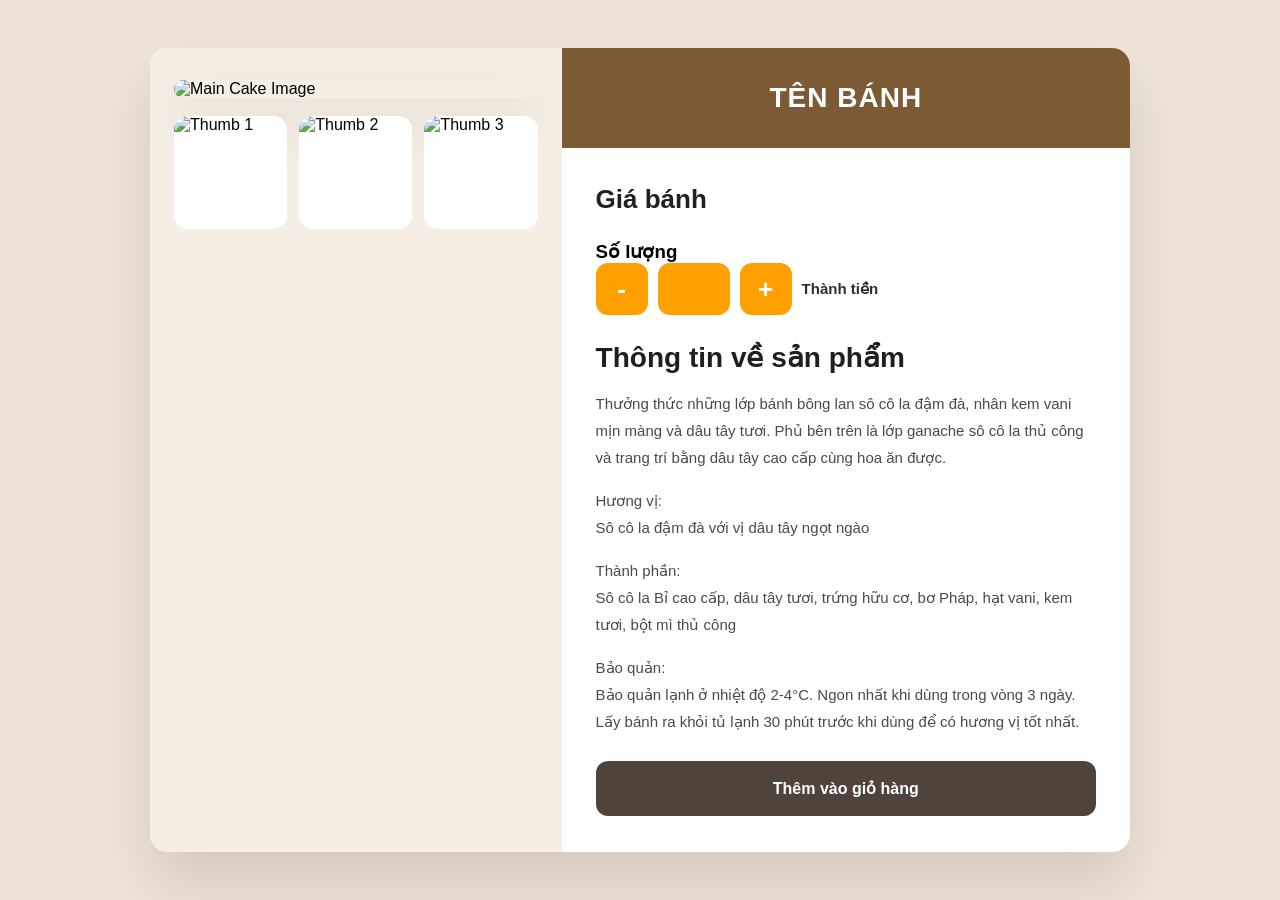
==== ChiTietBanh.html @ ffa29d30 "Dich vu, Gio hang va chi tiet san pham" ====
<!DOCTYPE html>
<html lang="vi">
<head>
    <meta charset="UTF-8">
    <meta name="viewport" content="width=device-width, initial-scale=1.0">
    <title>Chi Tiết Bánh</title>
    <link rel="stylesheet" href="ChiTietBanh.css">
</head>
<body>
    <div class="card-container">
        <div class="main-content">
            <!-- Left Section: Images -->
            <div class="left-section">
                <div class="main-image">
                    <img src="https://images.unsplash.com/photo-1555507036-ab1f4038808a?q=80&w=1000" alt="Main Cake Image">
                </div>
                <div class="thumbnails">
                    <div class="thumb"><img src="https://images.unsplash.com/photo-1555507036-ab1f4038808a?q=80&w=200" alt="Thumb 1"></div>
                    <div class="thumb"><img src="https://images.unsplash.com/photo-1509440159596-0249088772ff?q=80&w=200" alt="Thumb 2"></div>
                    <div class="thumb"><img src="https://images.unsplash.com/photo-1530610476181-d83430b64dcd?q=80&w=200" alt="Thumb 3"></div>
                </div>
            </div>

            <!-- Right Section: Details -->
            <div class="right-section">
                <div class="header-banner">
                    TÊN BÁNH
                </div>
                
                <div class="content-body">
                    <h2 class="price-title">Giá bánh</h2>
                    
                    <div class="quantity-container">
                        <h3>Số lượng</h3>
                        <div class="quantity-controls">
                            <button class="qty-btn">-</button>
                            <div class="qty-display"></div>
                            <button class="qty-btn">+</button>
                            <span class="total-text">Thành tiền</span>
                        </div>
                    </div>

                    <div class="product-info">
                        <h2>Thông tin về sản phẩm</h2>
                        <p>Thưởng thức những lớp bánh bông lan sô cô la đậm đà, nhân kem vani mịn màng và dâu tây tươi. Phủ bên trên là lớp ganache sô cô la thủ công và trang trí bằng dâu tây cao cấp cùng hoa ăn được.</p>
                        
                        <p>Hương vị:<br>Sô cô la đậm đà với vị dâu tây ngọt ngào</p>
                        
                        <p>Thành phần:<br>Sô cô la Bỉ cao cấp, dâu tây tươi, trứng hữu cơ, bơ Pháp, hạt vani, kem tươi, bột mì thủ công</p>
                        
                        <p>Bảo quản:<br>Bảo quản lạnh ở nhiệt độ 2-4°C. Ngon nhất khi dùng trong vòng 3 ngày. Lấy bánh ra khỏi tủ lạnh 30 phút trước khi dùng để có hương vị tốt nhất.</p>
                    </div>

                    <button class="btn-add-cart">Thêm vào giỏ hàng</button>
                </div>
            </div>
        </div>
    </div>
</body>
</html>
---- ChiTietBanh.css ----
﻿* {
    margin: 0;
    padding: 0;
    box-sizing: border-box;
    font-family: "Segoe UI", Tahoma, Geneva, Verdana, sans-serif;
}

body {
    background-color: #efe4d8;
    display: flex;
    justify-content: center;
    align-items: center;
    min-height: 100vh;
    padding: 24px;
}

.card-container {
    width: min(980px, 100%);
    background-color: #ffffff;
    box-shadow: 0 32px 60px rgba(0, 0, 0, 0.12);
    border-radius: 18px;
    overflow: hidden;
}

.main-content {
    display: flex;
    flex-wrap: wrap;
}

.left-section {
    width: 42%;
    min-width: 320px;
    background-color: #f4eee5;
    padding: 32px 24px;
    display: flex;
    flex-direction: column;
    gap: 18px;
    align-items: center;
}

.main-image {
    width: 100%;
    border-radius: 18px;
    overflow: hidden;
    box-shadow: 0 24px 50px rgba(0, 0, 0, 0.12);
}

.main-image img {
    width: 100%;
    height: 100%;
    object-fit: cover;
    display: block;
}

.thumbnails {
    width: 100%;
    display: flex;
    gap: 12px;
    justify-content: center;
}

.thumb {
    flex: 1;
    min-width: 0;
    aspect-ratio: 1 / 1;
    border-radius: 14px;
    overflow: hidden;
    background-color: #ffffff;
}

.thumb img {
    width: 100%;
    height: 100%;
    object-fit: cover;
}

.right-section {
    width: 58%;
    min-width: 320px;
    display: flex;
    flex-direction: column;
}

.header-banner {
    background-color: #7d5a36;
    color: #ffffff;
    text-align: center;
    padding: 34px 24px;
    font-size: 28px;
    font-weight: 800;
    text-transform: uppercase;
    letter-spacing: 1px;
}

.content-body {
    padding: 36px 34px;
    display: flex;
    flex-direction: column;
    gap: 26px;
}

.price-title {
    font-size: 26px;
    font-weight: 800;
    color: #212121;
}

.quantity-row {
    display: grid;
    grid-template-columns: auto auto minmax(120px, auto);
    align-items: center;
    gap: 16px;
}

.quantity-label {
    font-size: 18px;
    font-weight: 700;
    color: #2f2f2f;
}

.quantity-controls {
    display: flex;
    align-items: center;
    gap: 10px;
}

.qty-btn {
    width: 52px;
    height: 52px;
    border: none;
    border-radius: 12px;
    background-color: #ff9f00;
    color: #ffffff;
    font-size: 26px;
    font-weight: 800;
    cursor: pointer;
}

.qty-display {
    width: 72px;
    height: 52px;
    border-radius: 12px;
    background-color: #ff9f00;
    color: #ffffff;
    font-size: 18px;
    font-weight: 700;
    display: flex;
    justify-content: center;
    align-items: center;
}

.total-text {
    font-size: 15px;
    font-weight: 800;
    color: #2d2d2d;
    justify-self: end;
}

.product-info {
    display: flex;
    flex-direction: column;
    gap: 16px;
}

.product-info h2 {
    font-size: 28px;
    font-weight: 900;
    color: #1f1f1f;
}

.product-info p {
    font-size: 15px;
    line-height: 1.8;
    color: #4a4a4a;
}

.product-info strong {
    color: #232323;
}

.btn-add-cart {
    margin-top: auto;
    width: 100%;
    border: none;
    border-radius: 12px;
    padding: 18px 0;
    background-color: #4e443c;
    color: #ffffff;
    font-size: 16px;
    font-weight: 800;
    cursor: pointer;
    transition: background-color 0.2s ease;
}

.btn-add-cart:hover {
    background-color: #3e352f;
}

@media (max-width: 900px) {
    .main-content {
        flex-direction: column;
    }

    .left-section,
    .right-section {
        width: 100%;
    }

    .header-banner {
        padding: 26px 18px;
        font-size: 24px;
    }

    .content-body {
        padding: 28px 24px;
    }

    .quantity-row {
        grid-template-columns: 1fr;
        text-align: left;
    }

    .total-text {
        justify-self: start;
    }
}
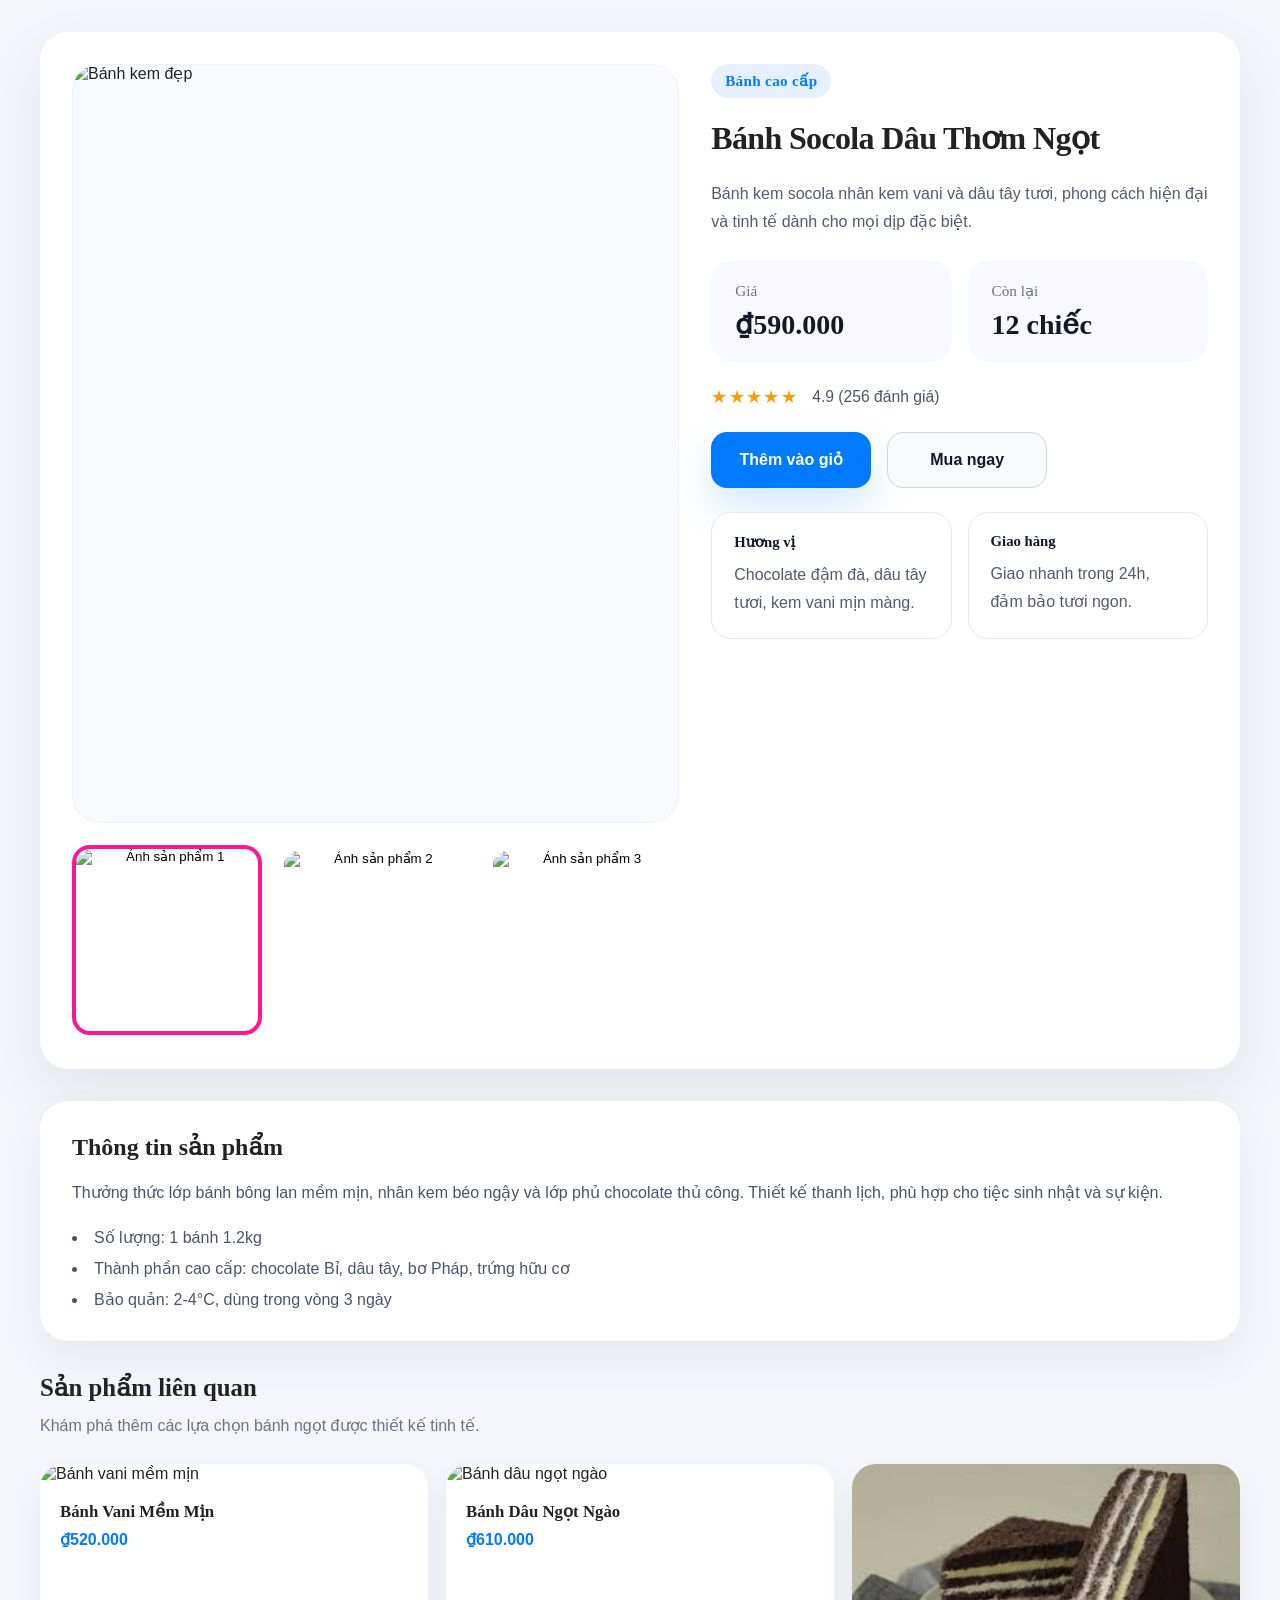
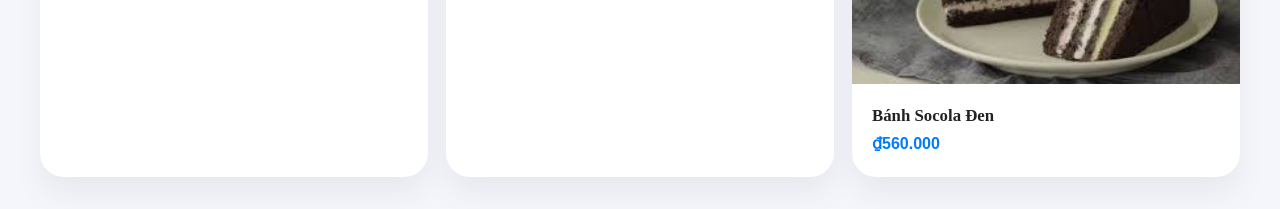
==== commit edefbef7: "sua font dichvu, chitietsanpham, giohang" ====
--- a/ChiTietBanh.html
+++ b/ChiTietBanh.html
@@ -7,54 +7,101 @@
     <link rel="stylesheet" href="ChiTietBanh.css">
 </head>
 <body>
-    <div class="card-container">
-        <div class="main-content">
-            <!-- Left Section: Images -->
-            <div class="left-section">
-                <div class="main-image">
-                    <img src="https://images.unsplash.com/photo-1555507036-ab1f4038808a?q=80&w=1000" alt="Main Cake Image">
+    <div class="page-wrapper">
+        <main class="product-detail">
+            <section class="product-hero">
+                <div class="image-panel">
+                    <div class="image-card">
+                        <img src="https://images.unsplash.com/photo-1555507036-ab1f4038808a?q=80&w=1000" alt="Bánh kem đẹp">
+                    </div>
+                    <div class="image-thumbs">
+                        <button class="thumb active"><img src="https://images.unsplash.com/photo-1555507036-ab1f4038808a?q=80&w=200" alt="Ảnh sản phẩm 1"></button>
+                        <button class="thumb"><img src="https://images.unsplash.com/photo-1509440159596-0249088772ff?q=80&w=200" alt="Ảnh sản phẩm 2"></button>
+                        <button class="thumb"><img src="https://images.unsplash.com/photo-1530610476181-d83430b64dcd?q=80&w=200" alt="Ảnh sản phẩm 3"></button>
+                    </div>
                 </div>
-                <div class="thumbnails">
-                    <div class="thumb"><img src="https://images.unsplash.com/photo-1555507036-ab1f4038808a?q=80&w=200" alt="Thumb 1"></div>
-                    <div class="thumb"><img src="https://images.unsplash.com/photo-1509440159596-0249088772ff?q=80&w=200" alt="Thumb 2"></div>
-                    <div class="thumb"><img src="https://images.unsplash.com/photo-1530610476181-d83430b64dcd?q=80&w=200" alt="Thumb 3"></div>
-                </div>
-            </div>
 
-            <!-- Right Section: Details -->
-            <div class="right-section">
-                <div class="header-banner">
-                    TÊN BÁNH
-                </div>
-                
-                <div class="content-body">
-                    <h2 class="price-title">Giá bánh</h2>
-                    
-                    <div class="quantity-container">
-                        <h3>Số lượng</h3>
-                        <div class="quantity-controls">
-                            <button class="qty-btn">-</button>
-                            <div class="qty-display"></div>
-                            <button class="qty-btn">+</button>
-                            <span class="total-text">Thành tiền</span>
+                <div class="info-panel">
+                    <span class="badge">Bánh cao cấp</span>
+                    <h1>Bánh Socola Dâu Thơm Ngọt</h1>
+                    <p class="product-description">Bánh kem socola nhân kem vani và dâu tây tươi, phong cách hiện đại và tinh tế dành cho mọi dịp đặc biệt.</p>
+
+                    <div class="price-row">
+                        <div class="price-block">
+                            <span class="price-label">Giá</span>
+                            <strong class="price-value">₫590.000</strong>
+                        </div>
+                        <div class="stock-block">
+                            <span class="stock-label">Còn lại</span>
+                            <strong class="stock-value">12 chiếc</strong>
                         </div>
                     </div>
 
-                    <div class="product-info">
-                        <h2>Thông tin về sản phẩm</h2>
-                        <p>Thưởng thức những lớp bánh bông lan sô cô la đậm đà, nhân kem vani mịn màng và dâu tây tươi. Phủ bên trên là lớp ganache sô cô la thủ công và trang trí bằng dâu tây cao cấp cùng hoa ăn được.</p>
-                        
-                        <p>Hương vị:<br>Sô cô la đậm đà với vị dâu tây ngọt ngào</p>
-                        
-                        <p>Thành phần:<br>Sô cô la Bỉ cao cấp, dâu tây tươi, trứng hữu cơ, bơ Pháp, hạt vani, kem tươi, bột mì thủ công</p>
-                        
-                        <p>Bảo quản:<br>Bảo quản lạnh ở nhiệt độ 2-4°C. Ngon nhất khi dùng trong vòng 3 ngày. Lấy bánh ra khỏi tủ lạnh 30 phút trước khi dùng để có hương vị tốt nhất.</p>
+                    <div class="rating-row">
+                        <div class="stars">★★★★★</div>
+                        <span class="rating-text">4.9 (256 đánh giá)</span>
                     </div>
 
-                    <button class="btn-add-cart">Thêm vào giỏ hàng</button>
+                    <div class="action-group">
+                        <button class="btn btn-primary">Thêm vào giỏ</button>
+                        <button class="btn btn-secondary">Mua ngay</button>
+                    </div>
+
+                    <div class="product-highlights">
+                        <div class="highlight-item">
+                            <span>Hương vị</span>
+                            <p>Chocolate đậm đà, dâu tây tươi, kem vani mịn màng.</p>
+                        </div>
+                        <div class="highlight-item">
+                            <span>Giao hàng</span>
+                            <p>Giao nhanh trong 24h, đảm bảo tươi ngon.</p>
+                        </div>
+                    </div>
                 </div>
-            </div>
-        </div>
+            </section>
+
+            <section class="product-details">
+                <div class="detail-card">
+                    <h2>Thông tin sản phẩm</h2>
+                    <p>Thưởng thức lớp bánh bông lan mềm mịn, nhân kem béo ngậy và lớp phủ chocolate thủ công. Thiết kế thanh lịch, phù hợp cho tiệc sinh nhật và sự kiện.</p>
+                    <ul>
+                        <li>Số lượng: 1 bánh 1.2kg</li>
+                        <li>Thành phần cao cấp: chocolate Bỉ, dâu tây, bơ Pháp, trứng hữu cơ</li>
+                        <li>Bảo quản: 2-4°C, dùng trong vòng 3 ngày</li>
+                    </ul>
+                </div>
+            </section>
+
+            <section class="related-products">
+                <div class="section-header">
+                    <h2>Sản phẩm liên quan</h2>
+                    <p>Khám phá thêm các lựa chọn bánh ngọt được thiết kế tinh tế.</p>
+                </div>
+                <div class="related-grid">
+                    <article class="related-card">
+                        <img src="https://images.unsplash.com/photo-1499636136210-6f4ee915583e?q=80&w=400" alt="Bánh vani mềm mịn">
+                        <div>
+                            <h3>Bánh Vani Mềm Mịn</h3>
+                            <span>₫520.000</span>
+                        </div>
+                    </article>
+                    <article class="related-card">
+                        <img src="https://images.unsplash.com/photo-1484723091739-30a097e8f929?q=80&w=400" alt="Bánh dâu ngọt ngào">
+                        <div>
+                            <h3>Bánh Dâu Ngọt Ngào</h3>
+                            <span>₫610.000</span>
+                        </div>
+                    </article>
+                    <article class="related-card">
+                        <img src="assets/socola_den.jpg" alt="Bánh socola đen">
+                        <div>
+                            <h3>Bánh Socola Đen</h3>
+                            <span>₫560.000</span>
+                        </div>
+                    </article>
+                </div>
+            </section>
+        </main>
     </div>
 </body>
 </html>
--- a/ChiTietBanh.css
+++ b/ChiTietBanh.css
@@ -6,221 +6,354 @@
 }
 
 body {
-    background-color: #efe4d8;
-    display: flex;
-    justify-content: center;
-    align-items: center;
+    background-color: #f4f6fb;
+    color: #222;
     min-height: 100vh;
-    padding: 24px;
-}
-
-.card-container {
-    width: min(980px, 100%);
-    background-color: #ffffff;
-    box-shadow: 0 32px 60px rgba(0, 0, 0, 0.12);
-    border-radius: 18px;
+    padding: 32px;
+}
+
+.page-wrapper {
+    max-width: 1200px;
+    margin: 0 auto;
+}
+
+.product-detail {
+    display: flex;
+    flex-direction: column;
+    gap: 32px;
+}
+
+.product-hero {
+    display: grid;
+    grid-template-columns: 1.1fr 0.9fr;
+    gap: 32px;
+    background: #ffffff;
+    border-radius: 28px;
+    padding: 32px;
+    box-shadow: 0 24px 60px rgba(15, 23, 42, 0.08);
+}
+
+.image-panel,
+.info-panel {
+    display: flex;
+    flex-direction: column;
+    gap: 24px;
+}
+
+.image-card {
+    width: 100%;
+    border-radius: 28px;
     overflow: hidden;
-}
-
-.main-content {
-    display: flex;
-    flex-wrap: wrap;
-}
-
-.left-section {
-    width: 42%;
-    min-width: 320px;
-    background-color: #f4eee5;
-    padding: 32px 24px;
-    display: flex;
-    flex-direction: column;
+    background: #f8faff;
+    box-shadow: inset 0 0 0 1px rgba(15, 23, 42, 0.04);
+}
+
+.image-card img {
+    width: 100%;
+    display: block;
+    object-fit: cover;
+    aspect-ratio: 4 / 5;
+}
+
+.image-thumbs {
+    display: flex;
     gap: 18px;
-    align-items: center;
-}
-
-.main-image {
-    width: 100%;
-    border-radius: 18px;
-    overflow: hidden;
-    box-shadow: 0 24px 50px rgba(0, 0, 0, 0.12);
-}
-
-.main-image img {
-    width: 100%;
-    height: 100%;
-    object-fit: cover;
-    display: block;
-}
-
-.thumbnails {
-    width: 100%;
-    display: flex;
-    gap: 12px;
-    justify-content: center;
+    justify-content: space-between;
 }
 
 .thumb {
     flex: 1;
     min-width: 0;
     aspect-ratio: 1 / 1;
-    border-radius: 14px;
+    border: 4px solid transparent;
+    border-radius: 18px;
     overflow: hidden;
-    background-color: #ffffff;
+    background: #fff;
+    cursor: pointer;
+    transition: border-color 0.2s ease, transform 0.2s ease;
+    padding: 0;
+}
+
+.thumb.active {
+    border-color: #ff1493;
+    transform: translateY(-2px);
+}
+
+.thumb:hover {
+    border-color: #ff69b4;
+    transform: translateY(-2px);
 }
 
 .thumb img {
+    display: block;
     width: 100%;
     height: 100%;
     object-fit: cover;
 }
 
-.right-section {
-    width: 58%;
-    min-width: 320px;
-    display: flex;
-    flex-direction: column;
-}
-
-.header-banner {
-    background-color: #7d5a36;
-    color: #ffffff;
-    text-align: center;
-    padding: 34px 24px;
-    font-size: 28px;
+.badge {
+    display: inline-flex;
+    align-items: center;
+    padding: 8px 14px;
+    border-radius: 999px;
+    background: #e6f0ff;
+    color: #007bff;
+    font-size: 0.95rem;
+    font-weight: 700;
+    letter-spacing: 0.02em;
+    width: fit-content;
+}
+
+.info-panel h1,
+.product-detail h2,
+.section-header h2,
+.related-card h3,
+.badge {
+    font-family: serif;
+}
+
+.info-panel h1 {
+    font-size: clamp(2rem, 2.5vw, 3rem);
+    line-height: 1.05;
+    letter-spacing: -0.02em;
+}
+
+.product-description {
+    max-width: 620px;
+    font-size: 1rem;
+    line-height: 1.75;
+    color: #515c6c;
+}
+
+.price-row {
+    display: grid;
+    grid-template-columns: 1fr 1fr;
+    gap: 16px;
+}
+
+.price-block,
+.stock-block {
+    padding: 22px 24px;
+    border-radius: 22px;
+    background: #f7f9ff;
+}
+
+.price-label,
+.stock-label {
+    display: block;
+    font-size: 0.95rem;
+    color: #6b7280;
+    margin-bottom: 8px;
+    font-family: serif;
+}
+
+.price-value,
+.stock-value {
+    font-size: 1.75rem;
     font-weight: 800;
-    text-transform: uppercase;
-    letter-spacing: 1px;
-}
-
-.content-body {
-    padding: 36px 34px;
-    display: flex;
-    flex-direction: column;
-    gap: 26px;
-}
-
-.price-title {
-    font-size: 26px;
-    font-weight: 800;
-    color: #212121;
-}
-
-.quantity-row {
-    display: grid;
-    grid-template-columns: auto auto minmax(120px, auto);
+    color: #111827;
+    font-family: serif;
+}
+
+.rating-row {
+    display: flex;
     align-items: center;
+    gap: 14px;
+    flex-wrap: wrap;
+}
+
+.stars {
+    color: #f59e0b;
+    letter-spacing: 0.08em;
+    font-size: 1.1rem;
+}
+
+.rating-text {
+    font-size: 0.98rem;
+    color: #4b5563;
+}
+
+.action-group {
+    display: flex;
     gap: 16px;
-}
-
-.quantity-label {
-    font-size: 18px;
+    flex-wrap: wrap;
+}
+
+.btn {
+    min-width: 160px;
+    border: none;
+    border-radius: 16px;
+    padding: 18px 24px;
+    font-size: 1rem;
     font-weight: 700;
-    color: #2f2f2f;
-}
-
-.quantity-controls {
-    display: flex;
-    align-items: center;
-    gap: 10px;
-}
-
-.qty-btn {
-    width: 52px;
-    height: 52px;
-    border: none;
-    border-radius: 12px;
-    background-color: #ff9f00;
-    color: #ffffff;
-    font-size: 26px;
-    font-weight: 800;
     cursor: pointer;
-}
-
-.qty-display {
-    width: 72px;
-    height: 52px;
-    border-radius: 12px;
-    background-color: #ff9f00;
-    color: #ffffff;
-    font-size: 18px;
+    transition: transform 0.2s ease, box-shadow 0.2s ease, background-color 0.2s ease;
+}
+
+.btn-primary {
+    background: #007bff;
+    color: #fff;
+    box-shadow: 0 18px 40px rgba(0, 123, 255, 0.18);
+}
+
+.btn-primary:hover {
+    background: #0064d6;
+}
+
+.btn-secondary {
+    background: #f8fafc;
+    color: #111827;
+    border: 1px solid #d1d5db;
+}
+
+.btn-secondary:hover {
+    background: #eef2ff;
+}
+
+.product-highlights {
+    display: grid;
+    grid-template-columns: repeat(2, minmax(0, 1fr));
+    gap: 16px;
+}
+
+.highlight-item {
+    padding: 20px 22px;
+    border-radius: 20px;
+    background: #ffffff;
+    border: 1px solid #e5e7eb;
+}
+
+.highlight-item span {
+    display: block;
+    font-size: 0.92rem;
     font-weight: 700;
-    display: flex;
-    justify-content: center;
-    align-items: center;
-}
-
-.total-text {
-    font-size: 15px;
-    font-weight: 800;
-    color: #2d2d2d;
-    justify-self: end;
-}
-
-.product-info {
-    display: flex;
-    flex-direction: column;
-    gap: 16px;
-}
-
-.product-info h2 {
-    font-size: 28px;
-    font-weight: 900;
-    color: #1f1f1f;
-}
-
-.product-info p {
-    font-size: 15px;
+    color: #111827;
+    margin-bottom: 10px;
+    font-family: serif;
+}
+
+.highlight-item p {
+    color: #525a6b;
     line-height: 1.8;
-    color: #4a4a4a;
-}
-
-.product-info strong {
-    color: #232323;
-}
-
-.btn-add-cart {
-    margin-top: auto;
+}
+
+.product-details {
+    padding: 32px;
+    border-radius: 28px;
+    background: #ffffff;
+    box-shadow: 0 18px 42px rgba(15, 23, 42, 0.06);
+}
+
+.detail-card h2 {
+    font-size: 1.5rem;
+    margin-bottom: 18px;
+}
+
+.detail-card p {
+    color: #475569;
+    line-height: 1.8;
+    margin-bottom: 20px;
+}
+
+.detail-card ul {
+    list-style: disc inside;
+    color: #475569;
+    display: grid;
+    gap: 12px;
+}
+
+.related-products {
+    display: grid;
+    gap: 24px;
+}
+
+.section-header h2 {
+    font-size: 1.55rem;
+    margin-bottom: 10px;
+}
+
+.section-header p {
+    color: #6b7280;
+    line-height: 1.75;
+}
+
+.related-grid {
+    display: grid;
+    grid-template-columns: repeat(3, minmax(0, 1fr));
+    gap: 18px;
+}
+
+.related-card {
+    border-radius: 24px;
+    overflow: hidden;
+    background: #ffffff;
+    box-shadow: 0 16px 32px rgba(15, 23, 42, 0.06);
+    transition: transform 0.2s ease, box-shadow 0.2s ease;
+}
+
+.related-card:hover {
+    transform: translateY(-4px);
+    box-shadow: 0 24px 42px rgba(15, 23, 42, 0.12);
+}
+
+.related-card img {
     width: 100%;
-    border: none;
-    border-radius: 12px;
-    padding: 18px 0;
-    background-color: #4e443c;
-    color: #ffffff;
-    font-size: 16px;
-    font-weight: 800;
-    cursor: pointer;
-    transition: background-color 0.2s ease;
-}
-
-.btn-add-cart:hover {
-    background-color: #3e352f;
-}
-
-@media (max-width: 900px) {
-    .main-content {
+    height: 220px;
+    object-fit: cover;
+}
+
+.related-card div {
+    padding: 18px 20px 24px;
+}
+
+.related-card h3 {
+    font-size: 1.05rem;
+    margin-bottom: 8px;
+}
+
+.related-card span {
+    color: #007bff;
+    font-weight: 700;
+}
+
+@media (max-width: 1024px) {
+    .product-hero {
+        grid-template-columns: 1fr;
+    }
+
+    .price-row,
+    .product-highlights {
+        grid-template-columns: 1fr;
+    }
+}
+
+@media (max-width: 720px) {
+    body {
+        padding: 20px;
+    }
+
+    .product-hero {
+        padding: 24px;
+        gap: 24px;
+    }
+
+    .image-card img {
+        aspect-ratio: 4 / 3;
+    }
+
+    .image-thumbs {
+        gap: 10px;
+    }
+
+    .action-group {
         flex-direction: column;
     }
 
-    .left-section,
-    .right-section {
+    .btn {
         width: 100%;
     }
 
-    .header-banner {
-        padding: 26px 18px;
-        font-size: 24px;
-    }
-
-    .content-body {
-        padding: 28px 24px;
-    }
-
-    .quantity-row {
+    .related-grid {
         grid-template-columns: 1fr;
-        text-align: left;
-    }
-
-    .total-text {
-        justify-self: start;
-    }
-}
+    }
+}
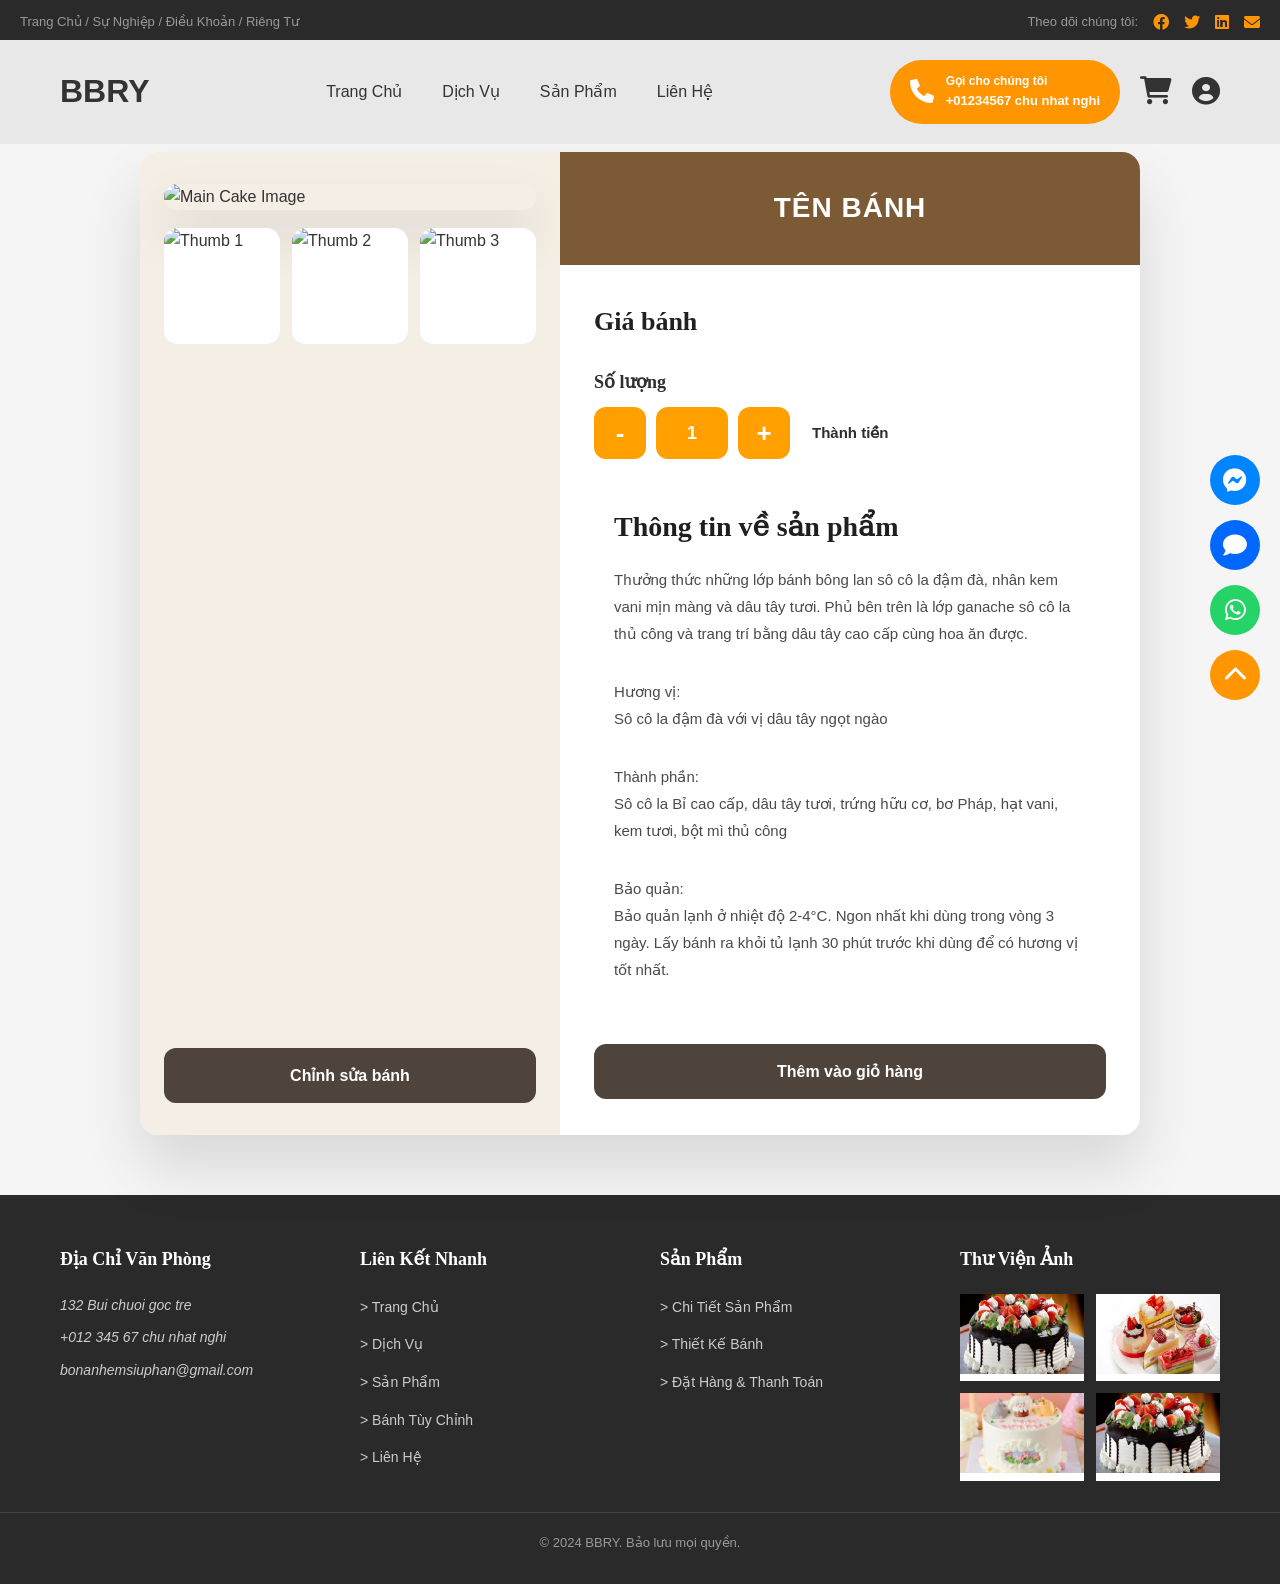
==== commit a958a374: "Done all design interface" ====
--- a/ChiTietBanh.html
+++ b/ChiTietBanh.html
@@ -3,105 +3,79 @@
 <head>
     <meta charset="UTF-8">
     <meta name="viewport" content="width=device-width, initial-scale=1.0">
-    <title>Chi Tiết Bánh</title>
-    <link rel="stylesheet" href="ChiTietBanh.css">
+    <title>Chi Tiết Bánh - BBRY</title>
+    <link rel="stylesheet" href="styles.css">
+    <link rel="stylesheet" href="https://cdnjs.cloudflare.com/ajax/libs/font-awesome/6.0.0/css/all.min.css">
 </head>
-<body>
-    <div class="page-wrapper">
-        <main class="product-detail">
-            <section class="product-hero">
-                <div class="image-panel">
-                    <div class="image-card">
-                        <img src="https://images.unsplash.com/photo-1555507036-ab1f4038808a?q=80&w=1000" alt="Bánh kem đẹp">
-                    </div>
-                    <div class="image-thumbs">
-                        <button class="thumb active"><img src="https://images.unsplash.com/photo-1555507036-ab1f4038808a?q=80&w=200" alt="Ảnh sản phẩm 1"></button>
-                        <button class="thumb"><img src="https://images.unsplash.com/photo-1509440159596-0249088772ff?q=80&w=200" alt="Ảnh sản phẩm 2"></button>
-                        <button class="thumb"><img src="https://images.unsplash.com/photo-1530610476181-d83430b64dcd?q=80&w=200" alt="Ảnh sản phẩm 3"></button>
-                    </div>
-                </div>
+<body class="detail-page">
 
-                <div class="info-panel">
-                    <span class="badge">Bánh cao cấp</span>
-                    <h1>Bánh Socola Dâu Thơm Ngọt</h1>
-                    <p class="product-description">Bánh kem socola nhân kem vani và dâu tây tươi, phong cách hiện đại và tinh tế dành cho mọi dịp đặc biệt.</p>
+    <!-- Header Component Placeholder -->
+    <div id="header-placeholder"></div>
 
-                    <div class="price-row">
-                        <div class="price-block">
-                            <span class="price-label">Giá</span>
-                            <strong class="price-value">₫590.000</strong>
+    <main class="main-content">
+        <div class="floating-social">
+            <a href="#" class="float-icon messenger"><i class="fab fa-facebook-messenger"></i></a>
+            <a href="#" class="float-icon zalo"><i class="fas fa-comment"></i></a>
+            <a href="#" class="float-icon whatsapp"><i class="fab fa-whatsapp"></i></a>
+            <a href="#" class="float-icon top"><i class="fas fa-chevron-up"></i></a>
+        </div>
+
+        <div class="detail-inner">
+            <div class="card-container">
+                <div class="product-detail-layout">
+                    <div class="left-section">
+                        <div class="main-image">
+                            <img src="https://images.unsplash.com/photo-1555507036-ab1f4038808a?q=80&w=1000" alt="Main Cake Image">
                         </div>
-                        <div class="stock-block">
-                            <span class="stock-label">Còn lại</span>
-                            <strong class="stock-value">12 chiếc</strong>
+                        <div class="thumbnails">
+                            <div class="thumb"><img src="https://images.unsplash.com/photo-1555507036-ab1f4038808a?q=80&w=200" alt="Thumb 1"></div>
+                            <div class="thumb"><img src="https://images.unsplash.com/photo-1509440159596-0249088772ff?q=80&w=200" alt="Thumb 2"></div>
+                            <div class="thumb"><img src="https://images.unsplash.com/photo-1530610476181-d83430b64dcd?q=80&w=200" alt="Thumb 3"></div>
                         </div>
+
+                            <a href="custom-cake.html" class="btn-add-cart" style="text-align:center;display:block;text-decoration:none;line-height:normal;">Chỉnh sửa bánh</a>
+
+                        
                     </div>
 
-                    <div class="rating-row">
-                        <div class="stars">★★★★★</div>
-                        <span class="rating-text">4.9 (256 đánh giá)</span>
-                    </div>
+                    <div class="right-section">
+                        <div class="detail-title-banner">
+                            TÊN BÁNH
+                        </div>
 
-                    <div class="action-group">
-                        <button class="btn btn-primary">Thêm vào giỏ</button>
-                        <button class="btn btn-secondary">Mua ngay</button>
-                    </div>
+                        <div class="content-body">
+                            <h2 class="price-title">Giá bánh</h2>
 
-                    <div class="product-highlights">
-                        <div class="highlight-item">
-                            <span>Hương vị</span>
-                            <p>Chocolate đậm đà, dâu tây tươi, kem vani mịn màng.</p>
-                        </div>
-                        <div class="highlight-item">
-                            <span>Giao hàng</span>
-                            <p>Giao nhanh trong 24h, đảm bảo tươi ngon.</p>
+                            <div class="quantity-container">
+                                <h3>Số lượng</h3>
+                                <div class="quantity-controls">
+                                    <button type="button" class="qty-btn">-</button>
+                                    <div class="qty-display">1</div>
+                                    <button type="button" class="qty-btn">+</button>
+                                    <span class="total-text">Thành tiền</span>
+                                </div>
+                            </div>
+
+                            <div class="product-info">
+                                <h2>Thông tin về sản phẩm</h2>
+                                <p>Thưởng thức những lớp bánh bông lan sô cô la đậm đà, nhân kem vani mịn màng và dâu tây tươi. Phủ bên trên là lớp ganache sô cô la thủ công và trang trí bằng dâu tây cao cấp cùng hoa ăn được.</p>
+                                <p>Hương vị:<br>Sô cô la đậm đà với vị dâu tây ngọt ngào</p>
+                                <p>Thành phần:<br>Sô cô la Bỉ cao cấp, dâu tây tươi, trứng hữu cơ, bơ Pháp, hạt vani, kem tươi, bột mì thủ công</p>
+                                <p>Bảo quản:<br>Bảo quản lạnh ở nhiệt độ 2-4°C. Ngon nhất khi dùng trong vòng 3 ngày. Lấy bánh ra khỏi tủ lạnh 30 phút trước khi dùng để có hương vị tốt nhất.</p>
+                            </div>
+
+                            <a href="GioHang.html" class="btn-add-cart" style="text-align:center;display:block;text-decoration:none;line-height:normal;">Thêm vào giỏ hàng</a>
                         </div>
                     </div>
                 </div>
-            </section>
+            </div>
+        </div>
+    </main>
 
-            <section class="product-details">
-                <div class="detail-card">
-                    <h2>Thông tin sản phẩm</h2>
-                    <p>Thưởng thức lớp bánh bông lan mềm mịn, nhân kem béo ngậy và lớp phủ chocolate thủ công. Thiết kế thanh lịch, phù hợp cho tiệc sinh nhật và sự kiện.</p>
-                    <ul>
-                        <li>Số lượng: 1 bánh 1.2kg</li>
-                        <li>Thành phần cao cấp: chocolate Bỉ, dâu tây, bơ Pháp, trứng hữu cơ</li>
-                        <li>Bảo quản: 2-4°C, dùng trong vòng 3 ngày</li>
-                    </ul>
-                </div>
-            </section>
+    <!-- Footer Component Placeholder -->
+    <div id="footer-placeholder"></div>
 
-            <section class="related-products">
-                <div class="section-header">
-                    <h2>Sản phẩm liên quan</h2>
-                    <p>Khám phá thêm các lựa chọn bánh ngọt được thiết kế tinh tế.</p>
-                </div>
-                <div class="related-grid">
-                    <article class="related-card">
-                        <img src="https://images.unsplash.com/photo-1499636136210-6f4ee915583e?q=80&w=400" alt="Bánh vani mềm mịn">
-                        <div>
-                            <h3>Bánh Vani Mềm Mịn</h3>
-                            <span>₫520.000</span>
-                        </div>
-                    </article>
-                    <article class="related-card">
-                        <img src="https://images.unsplash.com/photo-1484723091739-30a097e8f929?q=80&w=400" alt="Bánh dâu ngọt ngào">
-                        <div>
-                            <h3>Bánh Dâu Ngọt Ngào</h3>
-                            <span>₫610.000</span>
-                        </div>
-                    </article>
-                    <article class="related-card">
-                        <img src="assets/socola_den.jpg" alt="Bánh socola đen">
-                        <div>
-                            <h3>Bánh Socola Đen</h3>
-                            <span>₫560.000</span>
-                        </div>
-                    </article>
-                </div>
-            </section>
-        </main>
-    </div>
+    <!-- Load Components -->
+    <script src="components.js"></script>
 </body>
-</html>+</html>
--- a/styles.css
+++ b/styles.css
@@ -0,0 +1,2838 @@
+* {
+    margin: 0;
+    padding: 0;
+    box-sizing: border-box;
+}
+
+body {
+    font-family: 'Segoe UI', Tahoma, Geneva, Verdana, sans-serif;
+    color: #333;
+    line-height: 1.6;
+    padding-top: 0;
+}
+
+/* BOLD TEXT USES SERIF FONT */
+h1, h2, h3, h4, h5, h6 {
+    font-family: serif;
+}
+
+strong, b, .bold {
+    font-family: serif;
+}
+
+.container {
+    max-width: 1200px;
+    margin: 0 auto;
+    padding: 0 20px;
+}
+
+/* TOP BAR */
+.topbar {
+    background-color: #2a2a2a;
+    color: #999;
+    padding: 10px 20px;
+    font-size: 13px;
+    display: flex;
+    justify-content: space-between;
+    align-items: center;
+    transition: all 0.3s ease;
+    position: fixed;
+    top: 0;
+    left: 0;
+    right: 0;
+    z-index: 999;
+}
+
+.topbar-left {
+    flex: 1;
+}
+
+.topbar-right {
+    display: flex;
+    align-items: center;
+    gap: 15px;
+}
+
+.social-icon {
+    color: #FF9500;
+    font-size: 16px;
+    transition: color 0.3s ease;
+}
+
+.social-icon:hover {
+    color: #ffb84d;
+}
+
+/* HEADER */
+.header {
+    background-color: #e8e8e8;
+    padding: 20px 0;
+    display: flex;
+    align-items: center;
+    transition: all 0.3s ease;
+    position: fixed;
+    top: 40px;
+    left: 0;
+    right: 0;
+    z-index: 1000;
+    width: 100%;
+}
+
+/* Header scrolled state */
+.header.scrolled {
+    background-color: #1a1a1a;
+    padding: 15px 0;
+    box-shadow: 0 2px 10px rgba(0, 0, 0, 0.3);
+    top: 40px;
+}
+
+.header.scrolled .nav a {
+    color: #e8e8e8;
+}
+
+.header.scrolled .nav a:hover {
+    color: #FF9500;
+}
+
+.header.scrolled .call-button {
+    background-color: #FF9500;
+    padding: 10px 15px;
+    font-size: 14px;
+}
+
+.header.scrolled .icon-link {
+    color: #e8e8e8;
+}
+
+.header.scrolled .icon-link:hover {
+    color: #FF9500;
+}
+
+body {
+    padding-top: 120px;
+}
+
+.header .container {
+    display: flex;
+    justify-content: space-between;
+    align-items: center;
+    width: 100%;
+}
+
+.logo {
+    font-size: 32px;
+    font-weight: bold;
+    color: #FF9500;
+    transition: font-size 0.3s ease;
+}
+
+.header.scrolled .logo {
+    font-size: 28px;
+    color: #FF9500;
+}
+
+.nav {
+    display: flex;
+    gap: 40px;
+    flex: 1;
+    justify-content: center;
+}
+
+.nav a {
+    text-decoration: none;
+    color: #333;
+    font-weight: 500;
+    font-size: 16px;
+    transition: color 0.3s ease;
+}
+
+.nav a:hover {
+    color: #FF9500;
+}
+
+.nav a.active {
+    color: #FF9500;
+    border-bottom: 2px solid #FF9500;
+    padding-bottom: 5px;
+}
+
+
+.header-right {
+    display: flex;
+    align-items: center;
+    gap: 20px;
+}
+
+.call-button {
+    display: flex;
+    align-items: center;
+    gap: 12px;
+    background-color: #FF9500;
+    padding: 12px 20px;
+    border-radius: 50px;
+    cursor: pointer;
+    transition: all 0.3s ease;
+}
+
+.call-button:hover {
+    background-color: #e68900;
+}
+
+.header-icons {
+    display: flex;
+    gap: 20px;
+    align-items: center;
+}
+
+.icon-link {
+    color: #333;
+    font-size: 28px;
+    transition: color 0.3s ease;
+    text-decoration: none;
+    cursor: pointer;
+}
+
+.icon-link:hover {
+    color: #FF9500;
+}
+
+.phone-icon {
+    font-size: 24px;
+    color: white;
+    transition: font-size 0.3s ease;
+}
+
+.header.scrolled .phone-icon {
+    font-size: 20px;
+    color: white;
+}
+
+.call-info {
+    display: flex;
+    flex-direction: column;
+}
+
+.call-text {
+    color: white;
+    font-size: 12px;
+    font-weight: bold;
+    transition: font-size 0.3s ease;
+}
+
+.header.scrolled .call-text {
+    font-size: 11px;
+}
+
+.phone-number {
+    color: white;
+    font-size: 13px;
+    font-weight: bold;
+    transition: font-size 0.3s ease;
+}
+
+.header.scrolled .phone-number {
+    font-size: 12px;
+}
+
+/* Topbar styling */
+.topbar-left {
+    flex: 1;
+    color: #999;
+    transition: color 0.3s ease;
+}
+
+.header.scrolled .topbar-left {
+    color: #888;
+}
+
+.topbar-right {
+    display: flex;
+    align-items: center;
+    gap: 15px;
+    transition: all 0.3s ease;
+}
+
+.header.scrolled .topbar-right {
+    gap: 12px;
+}
+
+.social-icon {
+    color: #FF9500;
+    font-size: 16px;
+    transition: color 0.3s ease;
+}
+
+.social-icon:hover {
+    color: #ffb84d;
+}
+
+.header.scrolled .social-icon {
+    font-size: 14px;
+}
+
+/* MAIN CONTENT */
+.main-content {
+    min-height: 300px;
+    background-color: #f5f5f5;
+    position: relative;
+}
+
+.content-area {
+    min-height: 300px;
+}
+
+/* ===== HOME PAGE ===== */
+
+/* HERO BANNER */
+.hero-banner {
+    position: relative;
+    height: 500px;
+    display: flex;
+    align-items: center;
+    justify-content: center;
+    overflow: hidden;
+}
+
+.hero-background {
+    position: absolute;
+    top: 0;
+    left: 0;
+    width: 100%;
+    height: 100%;
+    overflow: hidden;
+}
+
+.hero-background img {
+    width: 100%;
+    height: 100%;
+    object-fit: cover;
+}
+
+.hero-overlay {
+    position: absolute;
+    top: 0;
+    left: 0;
+    width: 100%;
+    height: 100%;
+    background: rgba(0, 0, 0, 0.4);
+}
+
+.hero-content {
+    position: relative;
+    z-index: 2;
+    text-align: center;
+    color: white;
+    animation: fadeInUp 0.8s ease;
+}
+
+.hero-content h1 {
+    font-size: 56px;
+    font-weight: 300;
+    margin-bottom: 15px;
+    letter-spacing: 2px;
+}
+
+.hero-content p {
+    font-size: 18px;
+    margin-bottom: 30px;
+    opacity: 0.9;
+}
+
+.read-more-btn {
+    display: inline-block;
+    background-color: #FF9500;
+    color: white;
+    text-decoration: none;
+    padding: 12px 35px;
+    border-radius: 50px;
+    transition: all 0.3s ease;
+    font-weight: 600;
+}
+
+.read-more-btn:hover {
+    background-color: #e68900;
+    transform: translateY(-2px);
+    box-shadow: 0 5px 15px rgba(255, 149, 0, 0.4);
+}
+
+/* SLIDER SECTION */
+.slider-section {
+    background-color: white;
+    padding: 40px 0;
+}
+
+.slider-grid {
+    display: grid;
+    grid-template-columns: repeat(auto-fit, minmax(150px, 1fr));
+    gap: 20px;
+}
+
+.slider-item {
+    height: 150px;
+    border-radius: 8px;
+    overflow: hidden;
+    background-color: #e8e8e8;
+}
+
+.slider-item img {
+    width: 100%;
+    height: 100%;
+    object-fit: cover;
+    transition: transform 0.3s ease;
+}
+
+.slider-item:hover img {
+    transform: scale(1.05);
+}
+
+/* ABOUT SECTION */
+.about-section {
+    background-color: white;
+    padding: 60px 0;
+}
+
+.about-content {
+    display: grid;
+    grid-template-columns: 1fr 1fr;
+    gap: 60px;
+    align-items: center;
+}
+
+.about-image {
+    position: relative;
+    height: 400px;
+}
+
+.about-image img {
+    width: 100%;
+    height: 100%;
+    object-fit: cover;
+    border-radius: 8px;
+    position: relative;
+    z-index: 2;
+}
+
+.shape {
+    position: absolute;
+    background-color: #FF9500;
+    opacity: 0.3;
+}
+
+.shape-1 {
+    width: 100px;
+    height: 100px;
+    top: -20px;
+    left: -20px;
+    border-radius: 8px;
+    z-index: 1;
+}
+
+.shape-2 {
+    width: 120px;
+    height: 120px;
+    bottom: -30px;
+    right: -30px;
+    border-radius: 8px;
+    z-index: 1;
+}
+
+.about-text {
+    padding: 20px;
+}
+
+.section-label {
+    color: #FF9500;
+    font-size: 14px;
+    font-weight: bold;
+    letter-spacing: 2px;
+}
+
+.about-text h2 {
+    font-size: 32px;
+    font-weight: 600;
+    margin: 20px 0;
+    color: #333;
+    line-height: 1.4;
+}
+
+.about-text p {
+    color: #666;
+    margin-bottom: 15px;
+    line-height: 1.7;
+}
+
+/* BEST BAKERY SECTION */
+.best-bakery {
+    background-color: #FF9500;
+    padding: 25px 0;
+    margin: 40px 0;
+}
+
+.best-bakery h2 {
+    color: white;
+    font-size: 24px;
+    font-weight: 600;
+    margin: 0;
+}
+
+/* TEAM SECTION */
+.team-section {
+    background-color: white;
+    padding: 60px 0;
+}
+
+.team-header {
+    text-align: center;
+    margin-bottom: 50px;
+}
+
+.team-header h2 {
+    font-size: 36px;
+    font-weight: 600;
+    color: #333;
+    line-height: 1.4;
+    margin-top: 15px;
+}
+
+.team-grid {
+    display: grid;
+    grid-template-columns: repeat(auto-fit, minmax(250px, 1fr));
+    gap: 30px;
+}
+
+.team-member {
+    text-align: center;
+    transition: transform 0.3s ease;
+}
+
+.team-member:hover {
+    transform: translateY(-5px);
+}
+
+.member-image {
+    position: relative;
+    height: 300px;
+    border-radius: 8px;
+    overflow: hidden;
+    margin-bottom: 20px;
+}
+
+.member-image img {
+    width: 100%;
+    height: 100%;
+    object-fit: cover;
+}
+
+.member-overlay {
+    position: absolute;
+    bottom: 0;
+    left: 0;
+    right: 0;
+    background: linear-gradient(transparent, rgba(157, 107, 79, 0.8));
+    color: white;
+    padding: 30px 15px 15px;
+    text-align: center;
+    transform: translateY(50px);
+    transition: transform 0.3s ease;
+}
+
+.team-member:hover .member-overlay {
+    transform: translateY(0);
+}
+
+.member-overlay span {
+    font-size: 14px;
+    font-weight: 600;
+}
+
+.team-member h3 {
+    font-size: 18px;
+    font-weight: 600;
+    color: #333;
+}
+
+/* ANIMATIONS */
+@keyframes fadeInUp {
+    from {
+        opacity: 0;
+        transform: translateY(30px);
+    }
+    to {
+        opacity: 1;
+        transform: translateY(0);
+    }
+}
+
+/* FLOATING SOCIAL ICONS */
+.floating-social {
+    position: fixed;
+    right: 20px;
+    bottom: 200px;
+    display: flex;
+    flex-direction: column;
+    gap: 15px;
+    z-index: 1000;
+}
+
+.float-icon {
+    width: 50px;
+    height: 50px;
+    border-radius: 50%;
+    display: flex;
+    align-items: center;
+    justify-content: center;
+    color: white;
+    font-size: 24px;
+    text-decoration: none;
+    transition: transform 0.3s ease;
+}
+
+.float-icon:hover {
+    transform: scale(1.1);
+}
+
+.float-icon.messenger {
+    background-color: #0084ff;
+}
+
+.float-icon.zalo {
+    background-color: #0068ff;
+}
+
+.float-icon.whatsapp {
+    background-color: #25d366;
+}
+
+.float-icon.top {
+    background-color: #FF9500;
+}
+
+/* FOOTER */
+.footer {
+    background-color: #2a2a2a;
+    color: #ccc;
+    padding: 50px 0 30px;
+}
+
+.footer-grid {
+    display: grid;
+    grid-template-columns: repeat(4, 1fr);
+    gap: 40px;
+    margin-bottom: 30px;
+}
+
+.footer-section h3 {
+    color: white;
+    font-size: 18px;
+    margin-bottom: 20px;
+    font-weight: 600;
+}
+
+.footer-section p {
+    margin-bottom: 10px;
+    font-size: 14px;
+    font-style: italic;
+}
+
+.footer-section ul {
+    list-style: none;
+}
+
+.footer-section ul li {
+    margin-bottom: 12px;
+}
+
+.footer-section a {
+    color: #ccc;
+    text-decoration: none;
+    font-size: 14px;
+    transition: color 0.3s ease;
+}
+
+.footer-section a:hover {
+    color: #FF9500;
+}
+
+/* PHOTO GALLERY */
+.photo-gallery {
+    display: grid;
+    grid-template-columns: repeat(2, 1fr);
+    gap: 12px;
+}
+
+.gallery-item {
+    position: relative;
+    overflow: hidden;
+    background-color: #fff;
+}
+
+.gallery-item img {
+    width: 100%;
+    height: 80px;
+    object-fit: cover;
+    transition: transform 0.3s ease;
+}
+
+.gallery-item:hover img {
+    transform: scale(1.05);
+}
+
+.gallery-item span {
+    position: absolute;
+    bottom: 8px;
+    right: 8px;
+    background-color: rgba(255, 255, 255, 0.9);
+    color: #333;
+    padding: 4px 8px;
+    font-size: 12px;
+    border-radius: 3px;
+}
+
+/* FOOTER BOTTOM */
+.footer-bottom {
+    border-top: 1px solid #444;
+    padding-top: 20px;
+    text-align: center;
+    color: #999;
+    font-size: 13px;
+}
+
+/* ===== PRODUCT PAGE ===== */
+
+/* PRODUCT BANNER */
+.product-banner {
+    background: linear-gradient(rgba(0, 0, 0, 0.4), rgba(0, 0, 0, 0.4)), url('assets/banh1.jpg');
+    background-size: cover;
+    background-position: center;
+    height: 400px;
+    display: flex;
+    align-items: center;
+    justify-content: center;
+    color: white;
+    position: relative;
+    margin-bottom: 50px;
+}
+
+.banner-content {
+    text-align: center;
+    animation: fadeInDown 0.8s ease;
+}
+
+.banner-content h1 {
+    font-size: 60px;
+    margin-bottom: 30px;
+    text-shadow: 2px 2px 4px rgba(0, 0, 0, 0.5);
+    font-weight: 300;
+    letter-spacing: 3px;
+}
+
+.order-btn {
+    display: inline-block;
+    text-decoration: none;
+    text-align: center;
+    background-color: #FF9500;
+    color: white;
+    border: none;
+    padding: 15px 40px;
+    font-size: 18px;
+    border-radius: 50px;
+    cursor: pointer;
+    transition: all 0.3s ease;
+    box-shadow: 0 4px 15px rgba(255, 153, 0, 0.4);
+}
+
+.order-btn:hover {
+    background-color: #e68900;
+    transform: translateY(-2px);
+    box-shadow: 0 6px 20px rgba(255, 153, 0, 0.6);
+}
+
+/* SORT SECTION */
+.sort-section {
+    background-color: #d3d3d3;
+    padding: 15px 20px;
+    margin-bottom: 40px;
+    border-radius: 5px;
+}
+
+.sort-section h2 {
+    font-size: 18px;
+    color: #333;
+    font-weight: 600;
+    text-align: center;
+}
+
+/* PRODUCTS GRID */
+.products-grid {
+    display: grid;
+    grid-template-columns: repeat(auto-fit, minmax(280px, 1fr));
+    gap: 30px;
+    margin-bottom: 50px;
+}
+
+.product-card {
+    background-color: #f9f9f9;
+    border-radius: 8px;
+    overflow: hidden;
+    transition: all 0.3s ease;
+    box-shadow: 0 2px 10px rgba(0, 0, 0, 0.08);
+    display: flex;
+    flex-direction: column;
+}
+
+.product-card:hover {
+    transform: translateY(-5px);
+    box-shadow: 0 5px 20px rgba(0, 0, 0, 0.15);
+}
+
+.product-image {
+    position: relative;
+    overflow: hidden;
+    height: 200px;
+    background-color: #e8e8e8;
+}
+
+.product-image img {
+    width: 100%;
+    height: 100%;
+    object-fit: cover;
+    transition: transform 0.3s ease;
+}
+
+.product-card:hover .product-image img {
+    transform: scale(1.05);
+}
+
+.price-tag {
+    position: absolute;
+    top: 10px;
+    left: 10px;
+    background-color: #9d6b4f;
+    color: white;
+    padding: 6px 12px;
+    border-radius: 20px;
+    font-size: 11px;
+    font-weight: bold;
+}
+
+.product-info {
+    padding: 20px;
+    display: flex;
+    flex-direction: column;
+    flex: 1;
+}
+
+.product-info h3 {
+    font-size: 16px;
+    margin-bottom: 10px;
+    color: #333;
+}
+
+.product-info p {
+    font-size: 13px;
+    color: #666;
+    margin-bottom: 15px;
+    flex-grow: 1;
+}
+
+.product-footer {
+    display: flex;
+    justify-content: space-between;
+    align-items: center;
+    padding-top: 15px;
+    border-top: 1px solid #eee;
+}
+
+.product-price {
+    font-size: 16px;
+    font-weight: bold;
+    color: #FF9500;
+}
+
+.product-icons {
+    display: flex;
+    gap: 8px;
+}
+
+.icon-btn {
+    background-color: #9d6b4f;
+    color: white;
+    border: none;
+    width: 36px;
+    height: 36px;
+    border-radius: 4px;
+    cursor: pointer;
+    transition: all 0.3s ease;
+    display: flex;
+    align-items: center;
+    justify-content: center;
+    font-size: 14px;
+}
+
+.icon-btn:hover {
+    background-color: #7d5840;
+    transform: scale(1.05);
+}
+
+.load-more-container {
+    text-align: center;
+    margin-bottom: 50px;
+}
+
+.load-more-btn {
+    background-color: #FF9500;
+    color: white;
+    border: none;
+    padding: 12px 40px;
+    font-size: 16px;
+    border-radius: 50px;
+    cursor: pointer;
+    transition: all 0.3s ease;
+}
+
+.load-more-btn:hover {
+    background-color: #e68900;
+    transform: translateY(-2px);
+}
+
+/* ===== CUSTOM CAKE PAGE ===== */
+
+.custom-cake-container {
+    background-color: #f5f5f5;
+    padding: 50px 0;
+    min-height: calc(100vh - 300px);
+}
+
+.form-title {
+    text-align: center;
+    font-size: 28px;
+    font-weight: 600;
+    margin-bottom: 40px;
+    color: #333;
+}
+
+.cake-form {
+    background-color: white;
+    border-radius: 8px;
+    padding: 40px;
+    box-shadow: 0 2px 10px rgba(0, 0, 0, 0.1);
+}
+
+.form-section {
+    margin-bottom: 40px;
+}
+
+.section-label {
+    background-color: #d3d3d3;
+    padding: 12px 20px;
+    font-size: 16px;
+    font-weight: 600;
+    margin-bottom: 20px;
+    border-radius: 4px;
+}
+
+/* IMAGE UPLOAD */
+.image-upload-box {
+    background-color: #f9f9f9;
+    border: 2px dashed #ccc;
+    border-radius: 8px;
+    padding: 40px;
+    text-align: center;
+    margin-bottom: 15px;
+    cursor: pointer;
+    transition: all 0.3s ease;
+    position: relative;
+}
+
+.image-upload-box:hover {
+    border-color: #FF9500;
+    background-color: #fff9f0;
+}
+
+.upload-area {
+    pointer-events: none;
+}
+
+.upload-area i {
+    font-size: 48px;
+    color: #999;
+    margin-bottom: 10px;
+}
+
+.upload-area p {
+    color: #666;
+    font-size: 14px;
+}
+
+.file-input {
+    display: none;
+}
+
+.upload-btn {
+    background-color: #FF9500;
+    color: white;
+    border: none;
+    padding: 10px 30px;
+    font-size: 14px;
+    border-radius: 50px;
+    cursor: pointer;
+    transition: all 0.3s ease;
+}
+
+.upload-btn:hover {
+    background-color: #e68900;
+    transform: translateY(-2px);
+}
+
+/* DESCRIPTION SECTION */
+.description-content {
+    background-color: #f9f9f9;
+    padding: 20px;
+    border-radius: 8px;
+    display: grid;
+    grid-template-columns: 1fr 1fr;
+    gap: 40px;
+}
+
+.description-left h3,
+.description-right h3 {
+    font-size: 16px;
+    margin-bottom: 15px;
+    color: #333;
+}
+
+.description-input {
+    width: 100%;
+    padding: 12px;
+    border: 1px solid #ddd;
+    border-radius: 4px;
+    font-size: 14px;
+    font-family: 'Arial', sans-serif;
+    resize: vertical;
+    transition: border-color 0.3s ease;
+}
+
+.description-input:focus {
+    outline: none;
+    border-color: #FF9500;
+    box-shadow: 0 0 5px rgba(255, 153, 0, 0.2);
+}
+
+.size-select {
+    width: 100%;
+    padding: 12px;
+    border: 1px solid #ddd;
+    border-radius: 4px;
+    font-size: 14px;
+    cursor: pointer;
+    transition: all 0.3s ease;
+    background-color: white;
+}
+
+.size-select:focus {
+    outline: none;
+    border-color: #FF9500;
+    box-shadow: 0 0 5px rgba(255, 153, 0, 0.2);
+}
+
+/* SUBMIT BUTTON */
+.form-submit {
+    text-align: center;
+    margin-top: 40px;
+    padding-top: 20px;
+    border-top: 1px solid #eee;
+}
+
+.submit-btn {
+    background-color: #FF9500;
+    color: white;
+    border: none;
+    padding: 15px 50px;
+    font-size: 18px;
+    border-radius: 50px;
+    cursor: pointer;
+    transition: all 0.3s ease;
+    box-shadow: 0 4px 15px rgba(255, 153, 0, 0.3);
+    font-weight: 600;
+}
+
+.submit-btn:hover {
+    background-color: #e68900;
+    transform: translateY(-2px);
+    box-shadow: 0 6px 20px rgba(255, 153, 0, 0.4);
+}
+
+/* ===== CONTACT PAGE ===== */
+
+/* CONTACT BANNER */
+.contact-banner {
+    position: relative;
+    height: 400px;
+    display: flex;
+    align-items: center;
+    justify-content: center;
+    overflow: hidden;
+}
+
+.banner-background {
+    position: absolute;
+    top: 0;
+    left: 0;
+    width: 100%;
+    height: 100%;
+    overflow: hidden;
+}
+
+.banner-background img {
+    width: 100%;
+    height: 100%;
+    object-fit: cover;
+}
+
+.banner-overlay {
+    position: absolute;
+    top: 0;
+    left: 0;
+    width: 100%;
+    height: 100%;
+    background: rgba(0, 0, 0, 0.45);
+}
+
+.banner-content {
+    position: relative;
+    z-index: 2;
+    text-align: center;
+    color: white;
+    animation: fadeInDown 0.8s ease;
+    display: flex;
+    flex-direction: column;
+    align-items: center;
+    gap: 30px;
+}
+
+.banner-content h1 {
+    font-size: 56px;
+    font-weight: 300;
+    letter-spacing: 3px;
+    margin: 0;
+}
+
+.contact-btn {
+    display: inline-block;
+    background-color: #FF9500;
+    color: white;
+    text-decoration: none;
+    padding: 12px 40px;
+    border-radius: 50px;
+    transition: all 0.3s ease;
+    font-weight: 600;
+    font-size: 16px;
+}
+
+.contact-btn:hover {
+    background-color: #e68900;
+    transform: translateY(-2px);
+    box-shadow: 0 5px 15px rgba(255, 153, 0, 0.4);
+}
+
+/* CONTACT FORM SECTION */
+.contact-section {
+    background-color: #f5f5f5;
+    padding: 60px 0;
+}
+
+.contact-form {
+    background-color: white;
+    padding: 50px;
+    border-radius: 8px;
+    box-shadow: 0 2px 15px rgba(0, 0, 0, 0.1);
+}
+
+.form-grid {
+    display: grid;
+    grid-template-columns: 1fr 1fr;
+    gap: 40px;
+    margin-bottom: 40px;
+}
+
+.form-column {
+    display: flex;
+    flex-direction: column;
+    gap: 25px;
+}
+
+.form-group {
+    display: flex;
+    flex-direction: column;
+}
+
+.form-group label {
+    font-size: 14px;
+    font-weight: 600;
+    color: #333;
+    margin-bottom: 8px;
+    text-transform: capitalize;
+}
+
+.form-group input {
+    padding: 12px 15px;
+    border: 1px solid #ddd;
+    border-radius: 4px;
+    font-size: 14px;
+    transition: all 0.3s ease;
+    font-family: 'Arial', sans-serif;
+}
+
+.form-group input:focus {
+    outline: none;
+    border-color: #FF9500;
+    box-shadow: 0 0 8px rgba(255, 153, 0, 0.2);
+    background-color: #fff9f0;
+}
+
+.form-group input::placeholder {
+    color: #999;
+}
+
+/* FORM SUBMIT */
+.form-submit {
+    text-align: center;
+    padding-top: 20px;
+    border-top: 1px solid #eee;
+}
+
+.confirm-btn {
+    background-color: #FF9500;
+    color: white;
+    border: none;
+    padding: 14px 50px;
+    font-size: 16px;
+    border-radius: 50px;
+    cursor: pointer;
+    transition: all 0.3s ease;
+    font-weight: 600;
+    box-shadow: 0 4px 15px rgba(255, 153, 0, 0.3);
+}
+
+.confirm-btn:hover {
+    background-color: #e68900;
+    transform: translateY(-2px);
+    box-shadow: 0 6px 20px rgba(255, 153, 0, 0.4);
+}
+
+.confirm-btn:active {
+    transform: translateY(0);
+}
+
+/* ANIMATION */
+@keyframes fadeInDown {
+    from {
+        opacity: 0;
+        transform: translateY(-30px);
+    }
+    to {
+        opacity: 1;
+        transform: translateY(0);
+    }
+}
+
+/* RESPONSIVE */
+@media (max-width: 768px) {
+    .header .container {
+        flex-direction: column;
+        gap: 15px;
+    }
+
+    .nav {
+        gap: 20px;
+    }
+
+    .footer-grid {
+        grid-template-columns: repeat(2, 1fr);
+        gap: 30px;
+    }
+
+    .topbar {
+        flex-direction: column;
+        text-align: center;
+        gap: 10px;
+    }
+
+    .topbar-right {
+        justify-content: center;
+    }
+
+    /* Home page responsive */
+    .hero-banner {
+        height: 350px;
+    }
+
+    .hero-content h1 {
+        font-size: 36px;
+    }
+
+    .hero-content p {
+        font-size: 16px;
+    }
+
+    .slider-grid {
+        grid-template-columns: repeat(2, 1fr);
+    }
+
+    .about-content {
+        grid-template-columns: 1fr;
+        gap: 30px;
+    }
+
+    .about-image {
+        height: 300px;
+    }
+
+    .team-grid {
+        grid-template-columns: repeat(2, 1fr);
+        gap: 20px;
+    }
+
+    .team-header h2 {
+        font-size: 28px;
+    }
+
+    /* Product page responsive */
+    .banner-content h1 {
+        font-size: 40px;
+    }
+
+    .products-grid {
+        grid-template-columns: repeat(2, 1fr);
+        gap: 20px;
+    }
+
+    .cake-form {
+        padding: 20px;
+    }
+
+    .description-content {
+        grid-template-columns: 1fr;
+        gap: 20px;
+    }
+
+    .image-upload-box {
+        padding: 30px;
+    }
+
+    .upload-area i {
+        font-size: 36px;
+    }
+}
+
+@media (max-width: 480px) {
+    .nav {
+        gap: 10px;
+        font-size: 14px;
+    }
+
+    .call-button {
+        padding: 8px 12px;
+    }
+
+    .call-text,
+    .phone-number {
+        font-size: 11px;
+    }
+
+    .footer-grid {
+        grid-template-columns: 1fr;
+    }
+
+    .floating-social {
+        right: 10px;
+        bottom: 150px;
+    }
+
+    .float-icon {
+        width: 40px;
+        height: 40px;
+        font-size: 18px;
+    }
+
+    /* Home page responsive */
+    .hero-banner {
+        height: 280px;
+    }
+
+    .hero-content h1 {
+        font-size: 24px;
+        margin-bottom: 10px;
+    }
+
+    .hero-content p {
+        font-size: 14px;
+        margin-bottom: 20px;
+    }
+
+    .read-more-btn {
+        padding: 10px 25px;
+        font-size: 14px;
+    }
+
+    .slider-item {
+        height: 120px;
+    }
+
+    .about-section {
+        padding: 40px 0;
+    }
+
+    .about-image {
+        height: 250px;
+    }
+
+    .about-text h2 {
+        font-size: 24px;
+        margin: 15px 0;
+    }
+
+    .about-text p {
+        font-size: 13px;
+    }
+
+    .best-bakery h2 {
+        font-size: 18px;
+    }
+
+    .team-section {
+        padding: 40px 0;
+    }
+
+    .team-header h2 {
+        font-size: 22px;
+    }
+
+    .team-grid {
+        grid-template-columns: 1fr;
+        gap: 20px;
+    }
+
+    .member-image {
+        height: 250px;
+    }
+
+    .team-member h3 {
+        font-size: 16px;
+    }
+
+    /* Product page responsive */
+    .banner-content h1 {
+        font-size: 28px;
+        margin-bottom: 15px;
+    }
+
+    .product-banner {
+        height: 250px;
+        margin-bottom: 30px;
+    }
+
+    .order-btn {
+        padding: 12px 30px;
+        font-size: 14px;
+    }
+
+    .products-grid {
+        grid-template-columns: 1fr;
+        gap: 15px;
+    }
+
+    .product-image {
+        height: 150px;
+    }
+
+    .product-info {
+        padding: 15px;
+    }
+
+    .product-info h3 {
+        font-size: 14px;
+    }
+
+    .product-info p {
+        font-size: 12px;
+    }
+
+    .sort-section {
+        padding: 10px 15px;
+    }
+
+    /* Custom cake form responsive */
+    .form-title {
+        font-size: 20px;
+        margin-bottom: 25px;
+    }
+
+    .cake-form {
+        padding: 15px;
+    }
+
+    .form-section {
+        margin-bottom: 25px;
+    }
+
+    .image-upload-box {
+        padding: 20px;
+    }
+
+    .upload-area i {
+        font-size: 32px;
+    }
+
+    .description-input,
+    .size-select {
+        padding: 10px;
+        font-size: 12px;
+    }
+
+    .submit-btn {
+        padding: 12px 30px;
+        font-size: 16px;
+    }
+}/* ===== SHARED: logo as link ===== */
+a.logo {
+    text-decoration: none;
+    color: inherit;
+}
+
+/* ===== LOGIN (DNDK) â€” scoped ===== */
+.login-page.login-container {
+    display: flex;
+    min-height: calc(100vh - 220px);
+}
+
+.login-page .login-image {
+    flex: 1;
+}
+
+.login-page .login-image img {
+    width: 100%;
+    height: 100%;
+    object-fit: cover;
+    min-height: 320px;
+}
+
+.login-page .login-form-section {
+    flex: 1;
+    padding: 50px 100px;
+    display: flex;
+    flex-direction: column;
+    justify-content: center;
+    background: #fff;
+}
+
+.login-page .login-form-section h2 {
+    font-size: 28px;
+    margin-bottom: 10px;
+    color: #333;
+}
+
+.login-page .login-form-section > form > p,
+.login-page .login-form-section > p {
+    color: #666;
+    margin-bottom: 20px;
+    font-size: 14px;
+}
+
+.login-page .input-group {
+    margin-bottom: 15px;
+}
+
+.login-page .label-row {
+    display: flex;
+    justify-content: space-between;
+}
+
+.login-page .forgot-pass {
+    font-size: 12px;
+    color: #666;
+    text-decoration: none;
+}
+
+.login-page .input-wrapper {
+    display: flex;
+    align-items: center;
+    background: #f0ede6;
+    padding: 10px;
+    border-radius: 5px;
+    margin-top: 5px;
+}
+
+.login-page .input-wrapper input {
+    border: none;
+    background: transparent;
+    outline: none;
+    margin-left: 10px;
+    width: 100%;
+}
+
+.login-page .remember-me {
+    display: flex;
+    align-items: center;
+    gap: 8px;
+    margin: 12px 0;
+    font-size: 14px;
+    color: #444;
+}
+
+.login-page .remember-me input {
+    width: auto;
+}
+
+.login-page .btn-login {
+    background-color: #744e2e;
+    color: white;
+    border: none;
+    padding: 12px;
+    width: 100%;
+    border-radius: 5px;
+    cursor: pointer;
+    margin-top: 20px;
+}
+
+.login-page .divider {
+    text-align: center;
+    margin: 20px 0;
+    font-size: 12px;
+    color: #999;
+}
+
+.login-page .social-login {
+    display: flex;
+    gap: 10px;
+}
+
+.login-page .btn-social {
+    flex: 1;
+    padding: 10px;
+    border: 1px solid #ddd;
+    background: #f0ede6;
+    border-radius: 5px;
+    cursor: pointer;
+}
+
+.login-page .signup-link {
+    text-align: center;
+    margin-top: 20px;
+    font-size: 14px;
+}
+
+@media (max-width: 900px) {
+    .login-page.login-container {
+        flex-direction: column;
+    }
+
+    .login-page .login-form-section {
+        padding: 40px 24px;
+    }
+}
+
+/* ===== CHECKOUT (ThanhToan) â€” scoped ===== */
+.checkout-page {
+    margin: 40px auto;
+    padding: 0 20px 60px;
+}
+
+.checkout-page .page-header h1 {
+    font-family: Georgia, "Times New Roman", serif;
+    color: #744e2e;
+    font-size: 44px;
+    margin-bottom: 14px;
+}
+
+.checkout-page .page-header p {
+    color: #6c6258;
+    margin-bottom: 35px;
+    font-size: 16px;
+    line-height: 1.8;
+    max-width: 720px;
+}
+
+.checkout-page .checkout-grid {
+    display: grid;
+    grid-template-columns: 1.55fr 1fr;
+    gap: 30px;
+    align-items: start;
+}
+
+.checkout-page .checkout-left,
+.checkout-page .checkout-right {
+    display: grid;
+    gap: 24px;
+}
+
+.checkout-page .card-section {
+    background: #fff;
+    border: 1px solid #e9dfce;
+    border-radius: 24px;
+    padding: 28px 30px;
+    box-shadow: 0 18px 60px rgba(17, 17, 17, 0.06);
+}
+
+.checkout-page .card-section h3 {
+    color: #5b4429;
+    margin-bottom: 22px;
+    font-size: 18px;
+    display: flex;
+    align-items: center;
+    gap: 12px;
+}
+
+.checkout-page .form-group {
+    margin-bottom: 16px;
+}
+
+.checkout-page .form-group label {
+    display: block;
+    font-size: 12px;
+    margin-bottom: 8px;
+    color: #7e6d57;
+    font-weight: 600;
+}
+
+.checkout-page .form-row {
+    display: grid;
+    grid-template-columns: repeat(2, minmax(0, 1fr));
+    gap: 15px;
+}
+
+.checkout-page .form-row .form-group {
+    width: 100%;
+}
+
+.checkout-page input,
+.checkout-page textarea {
+    width: 100%;
+    padding: 16px 18px;
+    border: 1px solid #f2e4d0;
+    background-color: #faf2e7;
+    border-radius: 16px;
+    outline: none;
+    font-size: 14px;
+    color: #4f4335;
+    box-sizing: border-box;
+}
+
+.checkout-page input:focus,
+.checkout-page textarea:focus {
+    border-color: #d6b48e;
+}
+
+.checkout-page textarea {
+    height: 110px;
+    resize: none;
+}
+
+.checkout-page .option-item {
+    display: flex;
+    align-items: center;
+    padding: 20px 18px;
+    border: 1px solid #e7d6c4;
+    border-radius: 20px;
+    margin-bottom: 14px;
+    min-height: 92px;
+    background: #fff;
+    cursor: pointer;
+    transition: border-color 0.2s ease, background 0.2s ease, transform 0.2s ease;
+}
+
+.checkout-page .option-item:hover {
+    border-color: #d2b08f;
+}
+
+.checkout-page .option-item.selected {
+    border-color: #8f6a45;
+    background-color: #f8eddf;
+}
+
+.checkout-page .option-item input {
+    display: none;
+}
+
+.checkout-page .option-text {
+    flex: 1;
+    margin-left: 18px;
+}
+
+.checkout-page .option-text strong {
+    display: block;
+    font-size: 15px;
+    color: #433527;
+}
+
+.checkout-page .option-text small {
+    color: #8b7a67;
+    font-size: 13px;
+    margin-top: 4px;
+}
+
+.checkout-page .option-price {
+    font-weight: 700;
+    color: #5e442d;
+    min-width: 90px;
+    text-align: right;
+}
+
+.checkout-page .payment-grid {
+    display: grid;
+    grid-template-columns: repeat(3, minmax(0, 1fr));
+    gap: 16px;
+}
+
+.checkout-page .payment-card {
+    border: 1px solid #e8d8c5;
+    padding: 22px 16px;
+    text-align: center;
+    border-radius: 20px;
+    position: relative;
+    background: #fff;
+    transition: transform 0.2s ease, border-color 0.2s ease;
+}
+
+.checkout-page .payment-card:hover {
+    transform: translateY(-2px);
+    border-color: #d3b58c;
+}
+
+.checkout-page .payment-card.selected {
+    border-color: #8f6a45;
+    background: #f8eddf;
+}
+
+.checkout-page .payment-card i {
+    display: block;
+    font-size: 22px;
+    margin-bottom: 12px;
+    color: #6f523c;
+}
+
+.checkout-page .payment-card span {
+    font-size: 13px;
+    color: #5f4b3a;
+}
+
+.checkout-page .payment-card input {
+    position: absolute;
+    top: 16px;
+    right: 16px;
+    appearance: none;
+    width: 16px;
+    height: 16px;
+    border: 1px solid #c7b299;
+    border-radius: 50%;
+    background: #fff;
+    display: block;
+}
+
+.checkout-page .payment-card.selected input {
+    background: #8f6a45;
+    border-color: transparent;
+}
+
+.checkout-page .summary-box {
+    background-color: #f4ead7;
+    padding: 34px;
+    border-radius: 30px;
+    position: sticky;
+    top: 25px;
+    align-self: start;
+    box-shadow: 0 18px 50px rgba(17, 17, 17, 0.07);
+}
+
+.checkout-page .summary-box h2 {
+    font-family: Georgia, "Times New Roman", serif;
+    color: #5b4429;
+    margin-bottom: 26px;
+    font-size: 22px;
+}
+
+.checkout-page .order-items {
+    display: grid;
+    gap: 18px;
+    margin-bottom: 27px;
+}
+
+.checkout-page .item {
+    display: flex;
+    gap: 16px;
+    align-items: center;
+    padding-bottom: 14px;
+    border-bottom: 1px solid rgba(118, 92, 67, 0.14);
+}
+
+.checkout-page .item:last-child {
+    border-bottom: none;
+}
+
+.checkout-page .item-img {
+    width: 70px;
+    height: 70px;
+    background-size: cover;
+    border-radius: 18px;
+    flex-shrink: 0;
+}
+
+.checkout-page .item-info {
+    flex: 1;
+}
+
+.checkout-page .item-info strong {
+    font-size: 15px;
+    display: block;
+    color: #3f3228;
+}
+
+.checkout-page .item-info span {
+    font-size: 13px;
+    color: #7c6b57;
+    margin-top: 4px;
+}
+
+.checkout-page .item-price {
+    font-weight: 700;
+    font-size: 14px;
+    color: #4f3c2f;
+}
+
+.checkout-page .price-breakdown {
+    border-top: 1px solid rgba(118, 92, 67, 0.18);
+    padding-top: 20px;
+    margin-top: 26px;
+    color: #5d472f;
+}
+
+.checkout-page .price-line {
+    display: flex;
+    justify-content: space-between;
+    font-size: 14px;
+    margin-bottom: 10px;
+}
+
+.checkout-page .discount {
+    color: #8e6f4c;
+    font-weight: 600;
+}
+
+.checkout-page .grand-total {
+    display: flex;
+    justify-content: space-between;
+    align-items: center;
+    margin: 24px 0;
+    padding-top: 20px;
+    border-top: 1px solid rgba(118, 92, 67, 0.18);
+}
+
+.checkout-page .grand-total span {
+    font-size: 20px;
+    font-weight: 700;
+    color: #5d442e;
+}
+
+.checkout-page .final-price {
+    font-size: 24px !important;
+}
+
+.checkout-page .btn-checkout {
+    width: 100%;
+    background-color: #7a5b31;
+    color: #fff;
+    border: none;
+    border-radius: 14px;
+    padding: 16px 20px;
+    font-size: 16px;
+    font-weight: 700;
+    cursor: pointer;
+    transition: background-color 0.2s ease;
+}
+
+.checkout-page .btn-checkout:hover {
+    background-color: #6f4f2d;
+}
+
+.checkout-page .disclaimer {
+    margin-top: 18px;
+    font-size: 12px;
+    color: #7e6d5b;
+    line-height: 1.7;
+}
+
+.checkout-page .disclaimer a {
+    color: #5d442e;
+    text-decoration: underline;
+}
+
+@media (max-width: 900px) {
+    .checkout-page .checkout-grid {
+        grid-template-columns: 1fr;
+    }
+
+    .checkout-page .summary-box {
+        position: static;
+    }
+
+    .checkout-page .payment-grid {
+        grid-template-columns: 1fr;
+    }
+}
+
+/* ===== SERVICES PAGE (DichVu) â€” scoped ===== */
+.services-page .service-hero {
+    width: 100%;
+    min-height: 85vh;
+    position: relative;
+    background-image: linear-gradient(rgba(0, 0, 0, 0.55), rgba(0, 0, 0, 0.55)),
+        url("assets/GiaoHang.jpg");
+    background-size: cover;
+    background-position: center;
+    display: flex;
+    justify-content: center;
+    align-items: center;
+    overflow: hidden;
+}
+
+.services-page .service-hero-overlay {
+    position: absolute;
+    inset: 0;
+}
+
+.services-page .service-hero-content {
+    position: relative;
+    z-index: 2;
+    text-align: center;
+    color: white;
+    max-width: 700px;
+    padding: 20px;
+}
+
+.services-page .service-hero-content h1 {
+    font-size: clamp(2rem, 4vw, 3.5rem);
+    line-height: 1.2;
+    margin-bottom: 20px;
+}
+
+.services-page .service-hero-content p {
+    font-size: clamp(1rem, 2vw, 1.2rem);
+    line-height: 1.6;
+    margin-bottom: 30px;
+    color: #e8e8e8;
+}
+
+.services-page .service-hero-content button {
+    border: none;
+    background: #FF9500;
+    color: white;
+    padding: 15px 40px;
+    font-size: 18px;
+    font-weight: 600;
+    border-radius: 40px;
+    cursor: pointer;
+    transition: 0.3s;
+}
+
+.services-page .service-hero-content button:hover {
+    background: #e68900;
+    transform: scale(1.05);
+}
+
+.services-page .frog-img {
+    position: absolute;
+    right: 40px;
+    bottom: 0;
+    width: 320px;
+    height: 320px;
+    object-fit: cover;
+    border-radius: 20px;
+    z-index: 2;
+    box-shadow: 0 10px 25px rgba(0, 0, 0, 0.3);
+}
+
+.services-page .services-block {
+    padding: 80px 8%;
+    background: white;
+}
+
+.services-page .services-block h2 {
+    text-align: center;
+    font-size: clamp(2rem, 3vw, 2.8rem);
+    margin-bottom: 15px;
+    color: #333;
+}
+
+.services-page .sub-title {
+    text-align: center;
+    color: #666;
+    font-size: 18px;
+    margin-bottom: 60px;
+}
+
+.services-page .card-grid {
+    display: grid;
+    grid-template-columns: repeat(auto-fit, minmax(280px, 1fr));
+    gap: 30px;
+}
+
+.services-page .service-card {
+    background: white;
+    border-radius: 15px;
+    overflow: hidden;
+    box-shadow: 0 5px 15px rgba(0, 0, 0, 0.08);
+    transition: 0.3s;
+}
+
+.services-page .service-card:hover {
+    transform: translateY(-10px);
+    box-shadow: 0 15px 30px rgba(0, 0, 0, 0.15);
+}
+
+.services-page .service-card img {
+    width: 100%;
+    height: 260px;
+    object-fit: cover;
+}
+
+.services-page .service-card .card-content {
+    padding: 25px;
+}
+
+.services-page .service-card .card-content h3 {
+    font-size: 22px;
+    margin-bottom: 15px;
+    color: #333;
+}
+
+.services-page .service-card .card-content p {
+    color: #666;
+    line-height: 1.7;
+    margin-bottom: 20px;
+}
+
+.services-page .service-card .card-content a {
+    text-decoration: none;
+    color: #FF9500;
+    font-weight: 600;
+    transition: 0.3s;
+}
+
+.services-page .service-card .card-content a:hover {
+    color: #e68900;
+}
+
+@media (max-width: 992px) {
+    .services-page .service-hero-content h1 {
+        font-size: 2.2rem;
+    }
+
+    .services-page .frog-img {
+        width: 220px;
+        height: 220px;
+    }
+}
+
+@media (max-width: 768px) {
+    .services-page .service-hero {
+        min-height: auto;
+        padding: 100px 20px 40px;
+    }
+
+    .services-page .frog-img {
+        display: none;
+    }
+
+    .services-page .services-block h2 {
+        font-size: 1.8rem;
+    }
+}
+
+/* ===== CART (GioHang) â€” scoped under .page-shell ===== */
+.page-shell {
+    max-width: 1180px;
+    margin: 40px auto;
+    padding: 0 20px 40px;
+}
+
+.page-shell .page-header h1 {
+    font-size: clamp(2.8rem, 2.2rem + 1vw, 3.4rem);
+    line-height: 1.02;
+    font-weight: 800;
+    letter-spacing: -0.03em;
+    color: #3f3426;
+}
+
+.page-shell .page-header p {
+    margin-top: 12px;
+    color: #7d6450;
+    font-size: 0.98rem;
+}
+
+.page-shell .cart-grid {
+    display: grid;
+    grid-template-columns: 1.6fr 0.9fr;
+    gap: 28px;
+    margin-top: 32px;
+}
+
+.page-shell .cart-items {
+    display: flex;
+    flex-direction: column;
+    gap: 24px;
+}
+
+.page-shell .cart-card {
+    display: grid;
+    grid-template-columns: 110px 1fr;
+    gap: 22px;
+    align-items: stretch;
+    background-color: #ffffff;
+    border-radius: 24px;
+    padding: 22px;
+    box-shadow: 0 18px 40px rgba(72, 44, 10, 0.06);
+}
+
+.page-shell .cart-item-image {
+    border-radius: 20px;
+    overflow: hidden;
+    min-width: 110px;
+    display: flex;
+    align-items: center;
+    justify-content: center;
+    background-color: #faf5ee;
+}
+
+.page-shell .cart-item-image img {
+    width: 100%;
+    height: 100%;
+    object-fit: cover;
+    display: block;
+}
+
+.page-shell .cart-item-body {
+    display: flex;
+    flex-direction: column;
+    gap: 14px;
+}
+
+.page-shell .item-title {
+    display: flex;
+    justify-content: space-between;
+    gap: 14px;
+    align-items: flex-start;
+}
+
+.page-shell .item-title h2 {
+    font-size: 1.15rem;
+    font-weight: 700;
+    color: #3f3426;
+}
+
+.page-shell .item-badge {
+    display: inline-flex;
+    margin-top: 6px;
+    background: rgba(244, 209, 152, 0.3);
+    color: #8f5f2f;
+    padding: 6px 12px;
+    border-radius: 999px;
+    font-size: 0.8rem;
+    letter-spacing: 0.02em;
+}
+
+.page-shell .btn-icon {
+    width: 32px;
+    height: 32px;
+    border: none;
+    border-radius: 50%;
+    background: rgba(127, 103, 80, 0.1);
+    color: #4f3c2b;
+    font-size: 1.1rem;
+    cursor: pointer;
+}
+
+.page-shell .item-description {
+    font-size: 0.95rem;
+    color: #7a6450;
+}
+
+.page-shell .item-meta {
+    display: flex;
+    justify-content: space-between;
+    align-items: center;
+    gap: 18px;
+}
+
+.page-shell .quantity-box {
+    display: inline-flex;
+    align-items: center;
+    background: #f7efdd;
+    border-radius: 14px;
+    padding: 8px;
+    gap: 8px;
+}
+
+.page-shell .qty-btn {
+    border: none;
+    background: #d9b88f;
+    color: #4f3a26;
+    width: 34px;
+    height: 34px;
+    border-radius: 10px;
+    cursor: pointer;
+    font-size: 1rem;
+    font-weight: 700;
+}
+
+.page-shell .qty-value {
+    min-width: 32px;
+    text-align: center;
+    font-weight: 700;
+    color: #4f3a26;
+}
+
+.page-shell .item-price {
+    font-weight: 800;
+    color: #5d3d24;
+}
+
+.page-shell .continue-link {
+    display: inline-flex;
+    align-items: center;
+    gap: 8px;
+    color: #6f4f32;
+    text-decoration: none;
+    font-size: 0.95rem;
+}
+
+.page-shell .summary-card {
+    background-color: #faf4e8;
+    border-radius: 30px;
+    padding: 30px;
+    display: flex;
+    flex-direction: column;
+    gap: 24px;
+    min-height: fit-content;
+}
+
+.page-shell .summary-card h2 {
+    font-size: 1.4rem;
+    font-weight: 800;
+    color: #3f3426;
+}
+
+.page-shell .coupon-form label {
+    display: block;
+    margin-bottom: 12px;
+    font-weight: 700;
+    color: #5d3d24;
+}
+
+.page-shell .coupon-row {
+    display: grid;
+    grid-template-columns: 1fr 120px;
+    gap: 12px;
+}
+
+.page-shell .coupon-row input {
+    width: 100%;
+    border: none;
+    border-radius: 16px;
+    padding: 14px 18px;
+    background-color: #ffffff;
+    color: #4f3a26;
+    outline: none;
+    font-size: 0.95rem;
+    box-sizing: border-box;
+}
+
+.page-shell .coupon-row button {
+    border: none;
+    border-radius: 16px;
+    background-color: #7d5533;
+    color: #ffffff;
+    font-weight: 700;
+    cursor: pointer;
+    padding: 14px 0;
+}
+
+.page-shell .summary-line,
+.page-shell .summary-total {
+    display: flex;
+    justify-content: space-between;
+    gap: 16px;
+    align-items: center;
+}
+
+.page-shell .summary-line span,
+.page-shell .summary-total span {
+    color: #6d4e3c;
+}
+
+.page-shell .summary-line strong {
+    color: #3c2a1f;
+    font-weight: 700;
+}
+
+.page-shell .summary-total {
+    font-size: 1.15rem;
+    margin-top: 4px;
+}
+
+.page-shell .summary-total strong {
+    color: #8c5b2a;
+    font-size: 1.35rem;
+}
+
+.page-shell .checkout-btn,
+.page-shell a.checkout-btn {
+    width: 100%;
+    border: none;
+    border-radius: 18px;
+    padding: 16px 0;
+    background-color: #7d5533;
+    color: #fff;
+    font-size: 1rem;
+    font-weight: 800;
+    cursor: pointer;
+}
+
+.page-shell a.checkout-btn {
+    display: block;
+    text-align: center;
+    text-decoration: none;
+    line-height: normal;
+    box-sizing: border-box;
+}
+
+.page-shell .card-features {
+    display: grid;
+    grid-template-columns: repeat(3, minmax(0, 1fr));
+    gap: 14px;
+}
+
+.page-shell .card-features div {
+    display: flex;
+    flex-direction: column;
+    align-items: center;
+    gap: 10px;
+    text-align: center;
+    padding: 18px 12px;
+    border-radius: 18px;
+    background-color: rgba(255, 255, 255, 0.8);
+}
+
+.page-shell .feature-icon {
+    font-size: 1.4rem;
+    display: inline-flex;
+    width: 44px;
+    height: 44px;
+    align-items: center;
+    justify-content: center;
+    border-radius: 50%;
+    background-color: #f0dfc9;
+}
+
+.page-shell .card-features p {
+    font-size: 0.88rem;
+    color: #5c4130;
+    font-weight: 700;
+}
+
+@media (max-width: 980px) {
+    .page-shell .cart-grid {
+        grid-template-columns: 1fr;
+    }
+}
+
+@media (max-width: 680px) {
+    .page-shell .cart-card {
+        grid-template-columns: 1fr;
+    }
+
+    .page-shell .cart-item-image {
+        min-width: auto;
+        height: 170px;
+    }
+
+    .page-shell .item-meta {
+        flex-direction: column;
+        align-items: flex-start;
+    }
+
+    .page-shell .coupon-row {
+        grid-template-columns: 1fr;
+    }
+
+    .page-shell .card-features {
+        grid-template-columns: 1fr;
+    }
+}
+
+/* ===== PRODUCT DETAIL (ChiTietBanh) — scoped ===== */
+.detail-page {
+    background-color: #efe4d8;
+}
+
+.detail-page .detail-inner {
+    max-width: 1040px;
+    margin: 0 auto;
+    padding: 32px 20px 60px;
+}
+
+.detail-page .card-container {
+    width: 100%;
+    background-color: #ffffff;
+    box-shadow: 0 32px 60px rgba(0, 0, 0, 0.12);
+    border-radius: 18px;
+    overflow: hidden;
+}
+
+.detail-page .product-detail-layout {
+    display: flex;
+    flex-wrap: wrap;
+}
+
+.detail-page .left-section {
+    width: 42%;
+    min-width: 320px;
+    background-color: #f4eee5;
+    padding: 32px 24px;
+    display: flex;
+    flex-direction: column;
+    gap: 18px;
+    align-items: center;
+}
+
+.detail-page .main-image {
+    width: 100%;
+    border-radius: 18px;
+    overflow: hidden;
+    box-shadow: 0 24px 50px rgba(0, 0, 0, 0.12);
+}
+
+.detail-page .main-image img {
+    width: 100%;
+    height: 100%;
+    object-fit: cover;
+    display: block;
+}
+
+.detail-page .thumbnails {
+    width: 100%;
+    display: flex;
+    gap: 12px;
+    justify-content: center;
+}
+
+.detail-page .thumb {
+    flex: 1;
+    min-width: 0;
+    aspect-ratio: 1 / 1;
+    border-radius: 14px;
+    overflow: hidden;
+    background-color: #ffffff;
+}
+
+.detail-page .thumb img {
+    width: 100%;
+    height: 100%;
+    object-fit: cover;
+}
+
+.detail-page .right-section {
+    width: 58%;
+    min-width: 320px;
+    display: flex;
+    flex-direction: column;
+}
+
+.detail-page .detail-title-banner {
+    background-color: #7d5a36;
+    color: #ffffff;
+    text-align: center;
+    padding: 34px 24px;
+    font-size: 28px;
+    font-weight: 800;
+    text-transform: uppercase;
+    letter-spacing: 1px;
+}
+
+.detail-page .content-body {
+    padding: 36px 34px;
+    display: flex;
+    flex-direction: column;
+    gap: 26px;
+}
+
+.detail-page .price-title {
+    font-size: 26px;
+    font-weight: 800;
+    color: #212121;
+}
+
+.detail-page .quantity-container h3 {
+    font-size: 18px;
+    font-weight: 700;
+    color: #2f2f2f;
+    margin-bottom: 10px;
+}
+
+.detail-page .quantity-controls {
+    display: flex;
+    align-items: center;
+    gap: 10px;
+    flex-wrap: wrap;
+}
+
+.detail-page .quantity-controls .qty-btn {
+    width: 52px;
+    height: 52px;
+    border: none;
+    border-radius: 12px;
+    background-color: #ff9f00;
+    color: #ffffff;
+    font-size: 26px;
+    font-weight: 800;
+    cursor: pointer;
+}
+
+.detail-page .quantity-controls .qty-display {
+    width: 72px;
+    height: 52px;
+    border-radius: 12px;
+    background-color: #ff9f00;
+    color: #ffffff;
+    font-size: 18px;
+    font-weight: 700;
+    display: flex;
+    justify-content: center;
+    align-items: center;
+}
+
+.detail-page .quantity-controls .total-text {
+    font-size: 15px;
+    font-weight: 800;
+    color: #2d2d2d;
+    margin-left: 12px;
+}
+
+.detail-page .product-info {
+    display: flex;
+    flex-direction: column;
+    gap: 16px;
+}
+
+.detail-page .product-info h2 {
+    font-size: 28px;
+    font-weight: 900;
+    color: #1f1f1f;
+}
+
+.detail-page .product-info p {
+    font-size: 15px;
+    line-height: 1.8;
+    color: #4a4a4a;
+}
+
+.detail-page .btn-add-cart {
+    margin-top: auto;
+    width: 100%;
+    border: none;
+    border-radius: 12px;
+    padding: 18px 0;
+    background-color: #4e443c;
+    color: #ffffff;
+    font-size: 16px;
+    font-weight: 800;
+    cursor: pointer;
+    transition: background-color 0.2s ease;
+}
+
+.detail-page a.btn-add-cart {
+    color: #ffffff;
+}
+
+.detail-page .btn-add-cart:hover {
+    background-color: #3e352f;
+}
+
+@media (max-width: 900px) {
+    .detail-page .product-detail-layout {
+        flex-direction: column;
+    }
+
+    .detail-page .left-section,
+    .detail-page .right-section {
+        width: 100%;
+    }
+
+    .detail-page .detail-title-banner {
+        padding: 26px 18px;
+        font-size: 24px;
+    }
+
+    .detail-page .content-body {
+        padding: 28px 24px;
+    }
+}
+
+/* ===== PROFILE (thongtintaikhoan) — scoped ===== */
+.profile-page .profile-wrap {
+    max-width: 1100px;
+    margin: auto;
+    padding: 20px 20px 60px;
+}
+
+.profile-page .profile-header {
+    text-align: center;
+    margin-bottom: 40px;
+}
+
+.profile-page .avatar {
+    width: 100px;
+    height: 100px;
+    border-radius: 50%;
+    border: 2px solid #ddd;
+}
+
+.profile-page .profile-header h1 {
+    margin-top: 16px;
+    font-size: 1.75rem;
+    color: #333;
+}
+
+.profile-page .profile-header p {
+    color: #666;
+    margin-top: 8px;
+}
+
+.profile-page .profile-content {
+    display: flex;
+    gap: 30px;
+    flex-wrap: wrap;
+}
+
+.profile-page .sidebar {
+    flex: 1;
+    min-width: 260px;
+}
+
+.profile-page .info-card {
+    background: #f9f7f2;
+    padding: 20px;
+    border-radius: 10px;
+    margin-bottom: 20px;
+    font-size: 0.9rem;
+}
+
+.profile-page .info-card h3 {
+    font-size: 1rem;
+    border-bottom: 1px solid #e0dcd0;
+    padding-bottom: 10px;
+    margin-bottom: 12px;
+    color: #333;
+}
+
+.profile-page .main-profile {
+    flex: 2;
+    min-width: 280px;
+}
+
+.profile-page .section-header {
+    display: flex;
+    justify-content: space-between;
+    align-items: center;
+}
+
+.profile-page .section-header a {
+    color: #FF9500;
+    text-decoration: none;
+    font-size: 0.9rem;
+}
+
+.profile-page table {
+    width: 100%;
+    border-collapse: collapse;
+    margin-top: 15px;
+    font-size: 0.85rem;
+}
+
+.profile-page th {
+    text-align: left;
+    color: #888;
+    font-weight: normal;
+    padding: 10px 5px;
+}
+
+.profile-page td {
+    padding: 15px 5px;
+    border-top: 1px solid #eee;
+}
+
+.profile-page .status {
+    padding: 3px 10px;
+    border-radius: 10px;
+    font-size: 0.7rem;
+}
+
+.profile-page .status-done {
+    background: #fff3e0;
+    color: #ff9800;
+}
+
+.profile-page .status-shipping {
+    background: #fce4ec;
+    color: #d81b60;
+}
+
+.profile-page .profile-favorites .product-grid {
+    display: grid;
+    grid-template-columns: repeat(3, 1fr);
+    gap: 15px;
+    margin-top: 20px;
+}
+
+.profile-page .profile-favorites .product-card {
+    border: 1px solid #eee;
+    border-radius: 10px;
+    padding: 10px;
+    text-align: center;
+    background: #fff;
+}
+
+.profile-page .profile-favorites .product-card img {
+    width: 100%;
+    border-radius: 5px;
+}
+
+.profile-page .profile-favorites .product-card p {
+    font-size: 0.8rem;
+    margin: 10px 0 5px;
+}
+
+.profile-page .profile-favorites .product-card span {
+    font-weight: bold;
+    color: #333;
+}
+
+@media (max-width: 768px) {
+    .profile-page .profile-favorites .product-grid {
+        grid-template-columns: 1fr;
+    }
+
+    .profile-page .profile-content {
+        flex-direction: column;
+    }
+}
+
+/* Product list title link */
+a.product-title-link {
+    color: inherit;
+    text-decoration: none;
+}
+
+a.product-title-link:hover {
+    color: #FF9500;
+}
+
